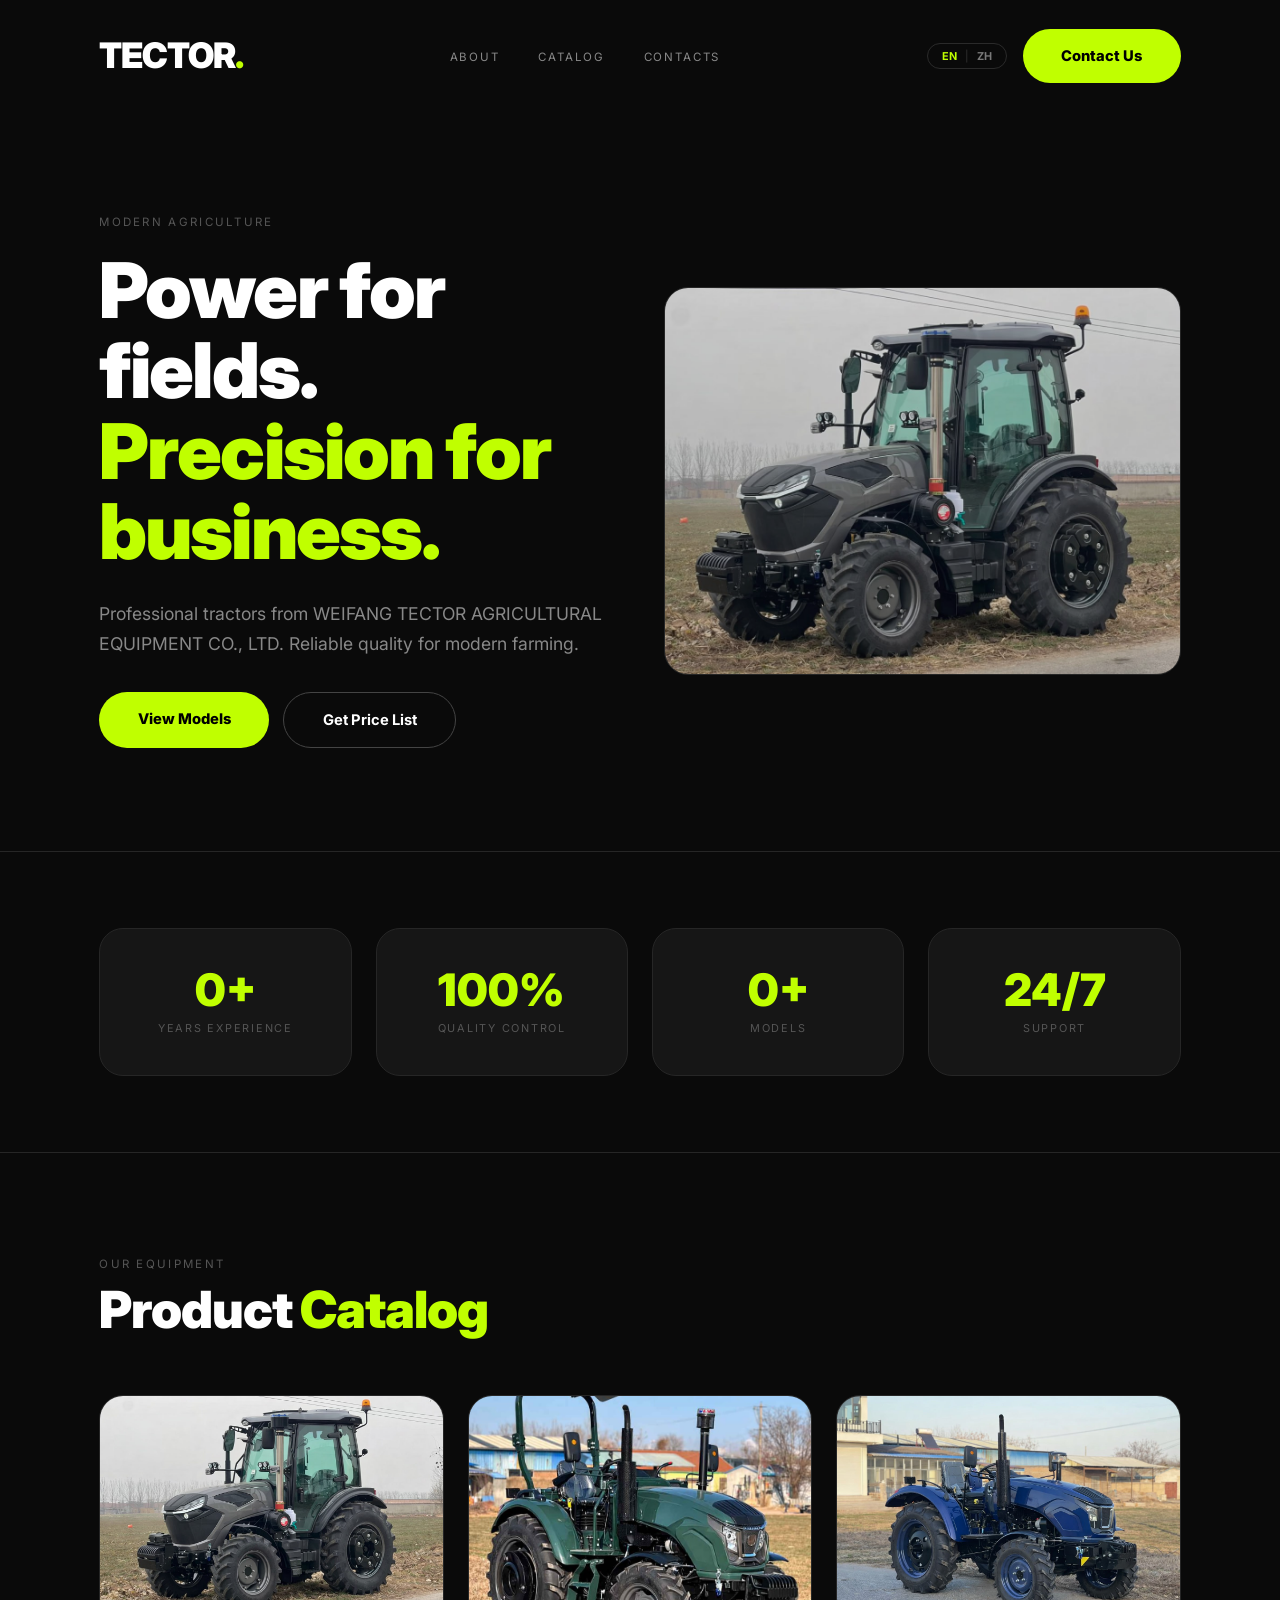
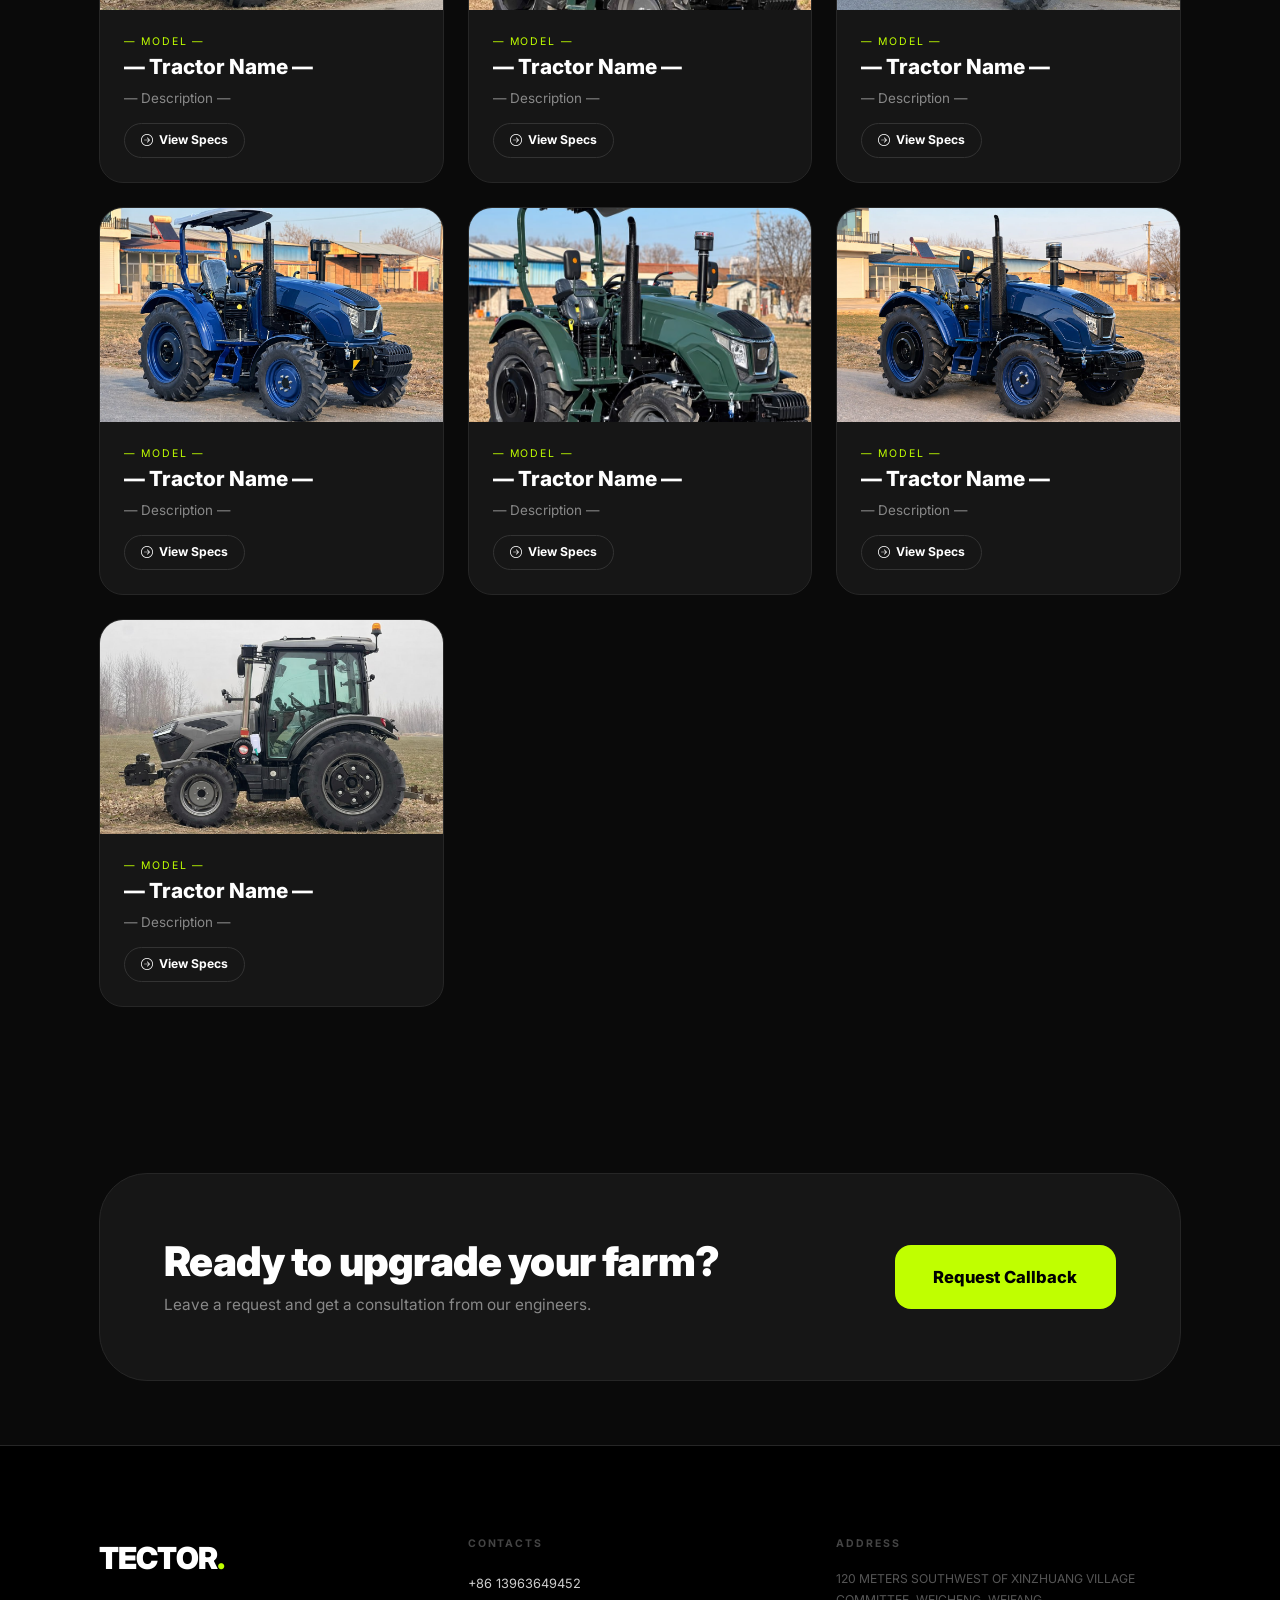
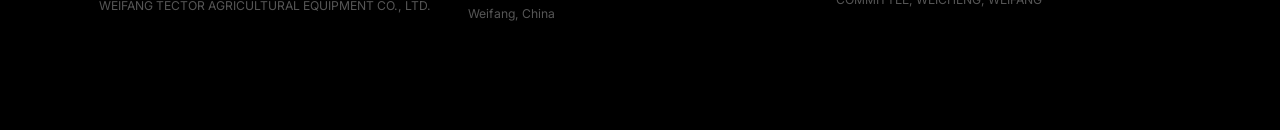
==== index.html @ 448c3513 "Add files via upload" ====
<!DOCTYPE html>
<html lang="en">
<head>
  <meta charset="UTF-8">
  <meta name="viewport" content="width=device-width, initial-scale=1.0, viewport-fit=cover">
  <meta name="theme-color" content="#0A0A0A">
  <title>TECTOR | Agricultural Equipment</title>
  <link href="https://cdn.jsdelivr.net/npm/bootstrap@5.3.3/dist/css/bootstrap.min.css" rel="stylesheet">
  <link href="https://cdn.jsdelivr.net/npm/bootstrap-icons@1.11.3/font/bootstrap-icons.min.css" rel="stylesheet">
  <link href="https://fonts.googleapis.com/css2?family=Inter:wght@300;400;600;700;800;900&display=swap" rel="stylesheet">
  <link rel="stylesheet" href="style.css">
</head>
<body>

  <!-- навигация -->
  <nav class="site-nav">
    <div class="container-site">
      <div class="d-flex align-items-center justify-content-between gap-3">

        <a href="#" class="logo">TECTOR<span class="accent-text">.</span></a>

        <!-- ПК ссылки -->
        <ul class="nav-links nav-desktop">
          <li><a href="#about"    data-key="nav_about">About</a></li>
          <li><a href="#catalog"  data-key="nav_catalog">Catalog</a></li>
          <li><a href="#contacts" data-key="nav_contacts">Contacts</a></li>
        </ul>

        <div class="d-flex align-items-center gap-2 gap-md-3">
          <div class="lang-switch">
            <span onclick="setLang('en')" id="btn-en" class="lang-btn active">EN</span>
            <span class="lang-sep">|</span>
            <span onclick="setLang('zh')" id="btn-zh" class="lang-btn">ZH</span>
          </div>
          <a href="tel:13963649452" data-key="btn_contact"
             class="btn-accent d-none d-sm-inline-block">Contact Us</a>
          <div class="hamburger" id="hamburger" onclick="toggleMenu()"
               role="button" tabindex="0" aria-label="Toggle menu">
            <span></span><span></span><span></span>
          </div>
        </div>
      </div>

      <!-- меню мобила -->
      <div class="mobile-menu" id="mobile-menu">
        <a href="#about"    data-key="nav_about"    onclick="closeMenu()">About</a>
        <a href="#catalog"  data-key="nav_catalog"  onclick="closeMenu()">Catalog</a>
        <a href="#contacts" data-key="nav_contacts" onclick="closeMenu()">Contacts</a>
        <a href="tel:13963649452" data-key="btn_contact"
           class="btn-accent mt-2" style="width:fit-content">Contact Us</a>
      </div>
    </div>
  </nav>

  <!-- главный блок -->
  <section id="about" class="hero-section">
    <div class="container-site">
      <div class="row align-items-center gy-5">
        <div class="col-12 col-lg-6 col-xxl-5">
          <p class="hero-label" data-key="hero_sub">Professional Machinery</p>
          <h1 class="hero-title">
            <span data-key="hero_title_1">Power for fields.</span><br>
            <span class="accent-text" data-key="hero_title_2">Precision for business.</span>
          </h1>
          <p class="hero-desc" data-key="hero_desc">
            High-performance tractors from WEIFANG TECTOR AGRICULTURAL EQUIPMENT CO., LTD. Reliable quality for modern farming.
          </p>
          <div class="hero-btns">
            <a href="#catalog"  data-key="btn_models" class="btn-accent">View Models</a>
            <a href="#contacts" data-key="btn_price"  class="btn-outline-acc">Get Price List</a>
          </div>
        </div>
        <div class="col-12 col-lg-6 col-xxl-7 ps-lg-4 ps-xxl-5">
          <div class="hero-img-wrap">
            <img src="img/1.jpg" alt="TECTOR Tractor"
                 onerror="this.style.opacity='0'">
          </div>
        </div>
      </div>
    </div>
  </section>

  <!-- стата -->
  <section class="stats-section">
    <div class="container-site">
      <div class="row g-3 g-md-4">
        <div class="col-6 col-md-3">
          <div class="stat-card">
            <div class="stat-number">0+</div>
            <div class="stat-label" data-key="stat_years">Years Experience</div>
          </div>
        </div>
        <div class="col-6 col-md-3">
          <div class="stat-card">
            <div class="stat-number">100%</div>
            <div class="stat-label" data-key="stat_quality">Quality Control</div>
          </div>
        </div>
        <div class="col-6 col-md-3">
          <div class="stat-card">
            <div class="stat-number">0+</div>
            <div class="stat-label" data-key="stat_models">Models</div>
          </div>
        </div>
        <div class="col-6 col-md-3">
          <div class="stat-card">
            <div class="stat-number">24/7</div>
            <div class="stat-label" data-key="stat_support">Support</div>
          </div>
        </div>
      </div>
    </div>
  </section>

  <!-- каталог -->
  <section id="catalog" class="catalog-section">
    <div class="container-site">
      <p class="section-label" data-key="catalog_sub">Our Equipment</p>
      <h2 class="section-title">
        Product&nbsp;<span class="accent-text" data-key="catalog_title_acc">Catalog</span>
      </h2>
      <div class="row g-3 g-md-4 g-xl-4" id="catalog-grid"></div>
    </div>
  </section>

  <!-- CTA -->
  <section id="contacts" class="cta-section">
    <div class="container-site">
      <div class="cta-box">
        <div class="d-flex flex-column flex-md-row align-items-md-center justify-content-between gap-4">
          <div>
            <h2 class="cta-title mb-2" data-key="cta_title">Ready to upgrade your farm?</h2>
            <p class="cta-desc mb-0" data-key="cta_desc">Leave a request and get a consultation from our engineers.</p>
          </div>
          <div class="flex-shrink-0">
            <button data-key="btn_request" onclick="window.location.href='#'"
                    class="btn-accent"
                    style="padding: clamp(.8rem,2vw,1.2rem) clamp(1.5rem,3vw,2.8rem);
                           font-size: clamp(.88rem,1.3vw,1.05rem);
                           border-radius: 1rem;">
              Request Callback
            </button>
          </div>
        </div>
      </div>
    </div>
  </section>

  <!-- подвал -->
  <footer class="site-footer">
    <div class="container-site">
      <div class="row gy-5">
        <div class="col-12 col-md-4">
          <div class="footer-logo">TECTOR<span class="accent-text">.</span></div>
          <p class="footer-muted" data-key="footer_name">WEIFANG TECTOR AGRICULTURAL EQUIPMENT CO., LTD.</p>
        </div>
        <div class="col-6 col-md-4">
          <p class="footer-head" data-key="footer_contact_h">Contacts</p>
          <p class="mb-2"><a href="tel:13963649452" class="footer-link">+86 13963649452</a></p>
          <p class="footer-muted" data-key="footer_city">Weifang, China</p>
        </div>
        <div class="col-6 col-md-4">
          <p class="footer-head" data-key="footer_addr_h">Address</p>
          <p class="footer-muted" data-key="footer_addr">
            120 METERS SOUTHWEST OF XINZHUANG VILLAGE COMMITTEE, WEICHENG, WEIFANG
          </p>
        </div>
      </div>
    </div>
  </footer>

  <!-- модальное окно -->
  <div class="modal-overlay" id="modal-overlay" onclick="closeModalOutside(event)">
    <div class="modal-box" role="dialog" aria-modal="true" aria-labelledby="modal-title-el">
      <button class="modal-close" onclick="closeModal()" aria-label="Close">&#x2715;</button>
      <img id="modal-img" src="" alt="" class="modal-hero-img">
      <div class="modal-body-inner">
        <div id="modal-tag"      class="modal-tag"></div>
        <h2  id="modal-title-el" class="modal-title"></h2>
        <p   id="modal-desc"     class="modal-desc"></p>
        <div id="modal-specs"></div>
        <a href="#contacts" onclick="closeModal()" data-key="btn_inquire"
           class="btn-accent d-inline-block mt-4">Request a Quote</a>
      </div>
    </div>
  </div>

  <!-- Bootstrap JS -->
  <script src="https://cdn.jsdelivr.net/npm/bootstrap@5.3.3/dist/js/bootstrap.bundle.min.js"></script>
  <script src="script.js"></script>
</body>
</html>
---- style.css ----
:root {
  --accent:      #C0FF00;
  --accent-dark: #9ACC00;
  --bg:          #0A0A0A;
  --bg-card:     #161616;
  --border:      #262626;
  --text-muted:  #888;
  --radius-card: 1.5rem;
  --radius-btn:  50px;

  --h1-size:   clamp(2rem,   6vw,  5.5rem);
  --h2-size:   clamp(1.7rem, 4vw,  3.5rem);
  --body-size: clamp(0.875rem, 1.4vw, 1.125rem);
  --small-size:clamp(0.7rem,  0.9vw, 0.85rem);

  --section-py: clamp(3rem, 8vw, 9rem);
}
*, *::before, *::after { box-sizing: border-box; }
html { scroll-behavior: smooth; }
body {
  font-family: 'Inter', sans-serif;
  background-color: var(--bg);
  color: #fff;
  font-size: var(--body-size);
  -webkit-font-smoothing: antialiased;
  overflow-x: hidden;
}
img { max-width: 100%; height: auto; display: block; }

.container-site {
  width: 100%;
  max-width: min(1800px, 92vw);
  margin-inline: auto;
  padding-inline: clamp(1rem, 4vw, 3rem);
}

.accent-text { color: var(--accent); }
.accent-bg   { background-color: var(--accent); color: #000; }

.btn-accent {
  background-color: var(--accent);
  color: #000;
  font-weight: 800;
  border: none;
  border-radius: var(--radius-btn);
  padding: clamp(.55rem, 1.5vw, 1rem) clamp(1.2rem, 3vw, 2.5rem);
  font-size: clamp(.78rem, 1.15vw, 1rem);
  transition: opacity .25s, transform .25s;
  white-space: nowrap;
  cursor: pointer;
  text-decoration: none;
  display: inline-block;
  line-height: 1.5;
}
.btn-accent:hover { opacity: .88; transform: translateY(-2px); color: #000; }

.btn-outline-acc {
  background: transparent;
  color: #fff;
  font-weight: 700;
  border: 1px solid #444;
  border-radius: var(--radius-btn);
  padding: clamp(.55rem, 1.5vw, 1rem) clamp(1.2rem, 3vw, 2.5rem);
  font-size: clamp(.78rem, 1.15vw, 1rem);
  transition: border-color .25s, color .25s;
  white-space: nowrap;
  text-decoration: none;
  display: inline-block;
  line-height: 1.5;
}
.btn-outline-acc:hover { border-color: var(--accent); color: var(--accent); }

/* навигация */
.site-nav {
  padding-block: clamp(1rem, 2.5vw, 1.8rem);
  padding-left:  max(env(safe-area-inset-left),  clamp(1rem,4vw,3rem));
  padding-right: max(env(safe-area-inset-right), clamp(1rem,4vw,3rem));
}

.logo {
  font-size: clamp(1.4rem, 3vw, 2.2rem);
  font-weight: 900;
  letter-spacing: -.03em;
  color: #fff;
  text-decoration: none;
  line-height: 1;
  flex-shrink: 0;
}

.nav-links {
  display: flex;
  gap: clamp(1rem, 3vw, 3rem);
  list-style: none;
  margin: 0; padding: 0;
}
.nav-links a {
  font-size: clamp(.65rem, .9vw, .78rem);
  letter-spacing: .16em;
  text-transform: uppercase;
  color: #888;
  text-decoration: none;
  transition: color .2s;
}
.nav-links a:hover { color: #fff; }

.lang-switch {
  border: 1px solid #2a2a2a;
  border-radius: 50px;
  padding: 4px 14px;
  display: flex;
  gap: 8px;
  align-items: center;
  font-size: clamp(.62rem, .85vw, .72rem);
  flex-shrink: 0;
}
.lang-btn { cursor: pointer; opacity: .45; font-weight: 700; transition: opacity .2s, color .2s; user-select: none; }
.lang-btn.active { opacity: 1; color: var(--accent); }
.lang-sep { color: #333; }

/* гамбургер */
.hamburger {
  display: none;
  flex-direction: column;
  gap: 5px;
  cursor: pointer;
  padding: 6px;
  flex-shrink: 0;
}
.hamburger span {
  display: block; width: 22px; height: 2px;
  background: #fff; border-radius: 2px;
  transition: transform .3s, opacity .3s;
}
.hamburger.open span:nth-child(1) { transform: translateY(7px) rotate(45deg); }
.hamburger.open span:nth-child(2) { opacity: 0; }
.hamburger.open span:nth-child(3) { transform: translateY(-7px) rotate(-45deg); }

.mobile-menu {
  display: none;
  flex-direction: column;
  gap: .9rem;
  padding: 1.4rem 0 .8rem;
  border-top: 1px solid var(--border);
  margin-top: .8rem;
}
.mobile-menu a {
  font-size: .82rem;
  letter-spacing: .15em;
  text-transform: uppercase;
  color: #888;
  text-decoration: none;
  transition: color .2s;
}
.mobile-menu a:hover { color: #fff; }
.mobile-menu.open { display: flex; }

/* главный блок */
.hero-section { padding-block: var(--section-py); }

.hero-label {
  font-size: clamp(.62rem, .9vw, .72rem);
  letter-spacing: .2em;
  text-transform: uppercase;
  color: #555;
  margin-bottom: clamp(.6rem, 1.5vw, 1.2rem);
}
.hero-title {
  font-size: var(--h1-size);
  font-weight: 900;
  line-height: 1.05;
  letter-spacing: -.025em;
  margin-bottom: clamp(.8rem, 2vw, 1.6rem);
}
.hero-desc {
  color: var(--text-muted);
  font-size: clamp(.875rem, 1.4vw, 1.1rem);
  line-height: 1.75;
  max-width: 520px;
  margin-bottom: clamp(1.2rem, 2.5vw, 2.2rem);
}
.hero-btns { display: flex; flex-wrap: wrap; gap: clamp(.5rem, 1.2vw, .9rem); }

.hero-img-wrap {
  border-radius: var(--radius-card);
  overflow: hidden;
  aspect-ratio: 16/10;
  background: var(--bg-card);
  border: 1px solid var(--border);
}
.hero-img-wrap img { width: 100%; height: 100%; object-fit: cover; opacity: .85; }

/* стата */
.stats-section {
  padding-block: clamp(2.5rem, 6vw, 6rem);
  border-top: 1px solid var(--border);
}
.stat-card {
  background: var(--bg-card);
  border: 1px solid var(--border);
  border-radius: var(--radius-card);
  padding: clamp(1.3rem, 3vw, 2.8rem) clamp(.8rem, 2vw, 1.8rem);
  text-align: center;
}
.stat-number {
  font-size: clamp(1.9rem, 3.5vw, 3.2rem);
  font-weight: 900;
  color: var(--accent);
  line-height: 1;
  margin-bottom: .45rem;
}
.stat-label {
  font-size: clamp(.6rem, .85vw, .72rem);
  letter-spacing: .16em;
  text-transform: uppercase;
  color: #555;
}

/* каталог */
.catalog-section {
  padding-block: var(--section-py);
  border-top: 1px solid var(--border);
}
.section-label {
  font-size: clamp(.62rem, .9vw, .72rem);
  letter-spacing: .2em;
  text-transform: uppercase;
  color: #555;
  margin-bottom: .5rem;
}
.section-title {
  font-size: var(--h2-size);
  font-weight: 900;
  letter-spacing: -.02em;
  line-height: 1.1;
  margin-bottom: clamp(1.8rem, 4.5vw, 4rem);
}

.tractor-card {
  background: var(--bg-card);
  border: 1px solid var(--border);
  border-radius: var(--radius-card);
  overflow: hidden;
  transition: border-color .3s, transform .3s, box-shadow .3s;
  cursor: pointer;
  height: 100%;
  display: flex;
  flex-direction: column;
}
.tractor-card:hover {
  border-color: var(--accent);
  transform: translateY(-5px);
  box-shadow: 0 24px 64px rgba(192,255,0,.07);
}
.tc-img {
  width: 100%;
  aspect-ratio: 16/10;
  object-fit: cover;
  background: #111;
  flex-shrink: 0;
}
.tc-body {
  padding: clamp(.9rem, 2.2vw, 1.5rem);
  flex: 1;
  display: flex;
  flex-direction: column;
}
.tc-model {
  font-size: clamp(.58rem, .82vw, .68rem);
  letter-spacing: .18em;
  text-transform: uppercase;
  color: var(--accent);
  margin-bottom: .35rem;
}
.tc-name {
  font-size: clamp(1rem, 1.7vw, 1.3rem);
  font-weight: 800;
  margin-bottom: .4rem;
  line-height: 1.2;
}
.tc-desc {
  font-size: clamp(.75rem, 1.05vw, .85rem);
  color: var(--text-muted);
  line-height: 1.65;
  flex: 1;
  margin-bottom: .9rem;
}
.btn-specs {
  display: inline-flex;
  align-items: center;
  gap: 6px;
  font-size: clamp(.7rem, .95vw, .78rem);
  font-weight: 700;
  border: 1px solid #333;
  border-radius: 50px;
  padding: .45rem 1rem;
  color: #fff;
  background: none;
  cursor: pointer;
  transition: border-color .25s, color .25s;
  align-self: flex-start;
}
.btn-specs:hover { border-color: var(--accent); color: var(--accent); }

/* CTA */
.cta-section { padding-block: clamp(2rem, 5vw, 5rem); }
.cta-box {
  background: var(--bg-card);
  border: 1px solid var(--border);
  border-radius: clamp(1.5rem, 4vw, 3rem);
  padding: clamp(1.8rem, 5vw, 4rem) clamp(1.4rem, 5vw, 4rem);
}
.cta-title {
  font-size: clamp(1.4rem, 3.2vw, 2.7rem);
  font-weight: 900;
  letter-spacing: -.02em;
  line-height: 1.15;
}
.cta-desc { color: var(--text-muted); font-size: clamp(.82rem, 1.2vw, 1rem); }

/* подвал */
.site-footer {
  background: #000;
  border-top: 1px solid var(--border);
  padding-block: clamp(3rem, 7vw, 7rem);
  padding-bottom: max(env(safe-area-inset-bottom), clamp(3rem, 7vw, 7rem));
}
.footer-logo { font-size: clamp(1.2rem, 2.4vw, 1.9rem); font-weight: 900; letter-spacing: -.03em; margin-bottom: .9rem; }
.footer-muted { color: #555; font-size: clamp(.72rem, .95vw, .85rem); line-height: 1.7; }
.footer-head { font-size: clamp(.58rem, .82vw, .68rem); letter-spacing: .18em; text-transform: uppercase; color: #444; margin-bottom: 1.1rem; font-weight: 700; }
.footer-link { color: #ccc; text-decoration: none; font-size: clamp(.78rem, 1vw, .88rem); transition: color .2s; }
.footer-link:hover { color: var(--accent); }

/* модальное окно */
.modal-overlay {
  display: none;
  position: fixed;
  inset: 0;
  background: rgba(0,0,0,.88);
  z-index: 2000;
  align-items: center;
  justify-content: center;
  padding: clamp(.8rem, 3vw, 2.5rem);
  backdrop-filter: blur(8px);
  -webkit-backdrop-filter: blur(8px);
}
.modal-overlay.active { display: flex; }

.modal-box {
  background: var(--bg-card);
  border: 1px solid #2a2a2a;
  border-radius: clamp(1rem, 2.5vw, 2rem);
  width: 100%;
  max-width: min(720px, 96vw);
  max-height: 92dvh;
  overflow-y: auto;
  position: relative;
  animation: modalIn .28s cubic-bezier(.34,1.4,.64,1);
  overscroll-behavior: contain;
}
.modal-box::-webkit-scrollbar { width: 4px; }
.modal-box::-webkit-scrollbar-track { background: transparent; }
.modal-box::-webkit-scrollbar-thumb { background: #333; border-radius: 4px; }

@keyframes modalIn {
  from { opacity: 0; transform: scale(.93) translateY(18px); }
  to   { opacity: 1; transform: scale(1) translateY(0); }
}
.modal-hero-img {
  width: 100%; aspect-ratio: 16/8; object-fit: cover;
  border-radius: clamp(1rem, 2.5vw, 2rem) clamp(1rem, 2.5vw, 2rem) 0 0;
  background: #111; display: block;
}
.modal-body-inner {
  padding: clamp(1.1rem, 3.5vw, 2rem) clamp(1.3rem, 4vw, 2.4rem) clamp(1.6rem, 4vw, 2.6rem);
}
.modal-close {
  position: absolute;
  top: clamp(10px, 1.8vw, 16px); right: clamp(10px, 1.8vw, 16px);
  width: clamp(30px, 3.5vw, 40px); height: clamp(30px, 3.5vw, 40px);
  background: rgba(0,0,0,.55); border: 1px solid #333; border-radius: 50%;
  color: #fff; font-size: clamp(12px, 1.5vw, 16px);
  display: flex; align-items: center; justify-content: center;
  cursor: pointer; transition: border-color .25s, color .25s; z-index: 10; line-height: 1;
}
.modal-close:hover { border-color: var(--accent); color: var(--accent); }

.modal-tag   { font-size: clamp(.58rem, .82vw, .68rem); letter-spacing: .18em; text-transform: uppercase; color: var(--accent); margin-bottom: .35rem; }
.modal-title { font-size: clamp(1.35rem, 2.8vw, 1.9rem); font-weight: 900; margin-bottom: .55rem; letter-spacing: -.02em; }
.modal-desc  { color: var(--text-muted); font-size: clamp(.8rem, 1.15vw, .92rem); line-height: 1.7; margin-bottom: 1.2rem; }

.spec-section-title {
  font-size: clamp(.58rem, .82vw, .68rem);
  letter-spacing: .18em; text-transform: uppercase;
  color: var(--accent); margin-top: 1.1rem; margin-bottom: .2rem; font-weight: 700;
}
.spec-row {
  display: flex; justify-content: space-between; align-items: center;
  padding: .6rem 0; border-bottom: 1px solid #1e1e1e; gap: 1rem;
}
.spec-row:last-child { border-bottom: none; }
.spec-label { color: #666; font-size: clamp(.75rem, 1.05vw, .85rem); }
.spec-value { font-weight: 700; font-size: clamp(.75rem, 1.05vw, .85rem); text-align: right; }

/* адаптация под устройства */

/* (320–575px) */
@media (max-width: 575.98px) {
  .hamburger { display: flex; }
  .nav-desktop { display: none !important; }
  .hero-btns { flex-direction: column; }
  .hero-btns a { width: 100%; text-align: center; }
  .cta-box { text-align: center; }
  .cta-box .d-flex { flex-direction: column; align-items: center !important; }
}

/* (576–767px) */
@media (min-width: 576px) and (max-width: 767.98px) {
  .hamburger { display: flex; }
  .nav-desktop { display: none !important; }
}

@media (min-width: 768px) {
  .hamburger { display: none !important; }
  .mobile-menu { display: none !important; }
}

/* ПК */
@media (min-width: 1200px) {
  .hero-img-wrap { aspect-ratio: 4/3; }
}

/* Full HD */
@media (min-width: 1920px) {
  .tc-img { aspect-ratio: 16/9; }
}

/* 2K */
@media (min-width: 1440px) {
  .modal-box { max-width: min(900px, 55vw); }
}

/* 4K / 2560px+ */
@media (min-width: 2560px) {
  .container-site { max-width: min(2400px, 88vw); }
  .hero-title { font-size: clamp(6rem, 6vw, 10rem); }
  .modal-box { max-width: min(1100px, 48vw); }
}

@media (max-height: 500px) and (orientation: landscape) {
  .hero-section { padding-block: 1.5rem; }
  .hero-img-wrap { display: none; }
  .modal-box { max-height: 98dvh; }
}

@media (hover: none) {
  .tractor-card:hover { transform: none; }
  .btn-accent:hover   { transform: none; }
}

@media (prefers-reduced-motion: reduce) {
  *, *::before, *::after { transition-duration: .01ms !important; animation-duration: .01ms !important; }
}

@media (forced-colors: active) {
  .accent-text { color: Highlight; }
  .btn-accent  { background: Highlight; color: HighlightText; }
  .tractor-card, .cta-box { border-color: ButtonText; }
}
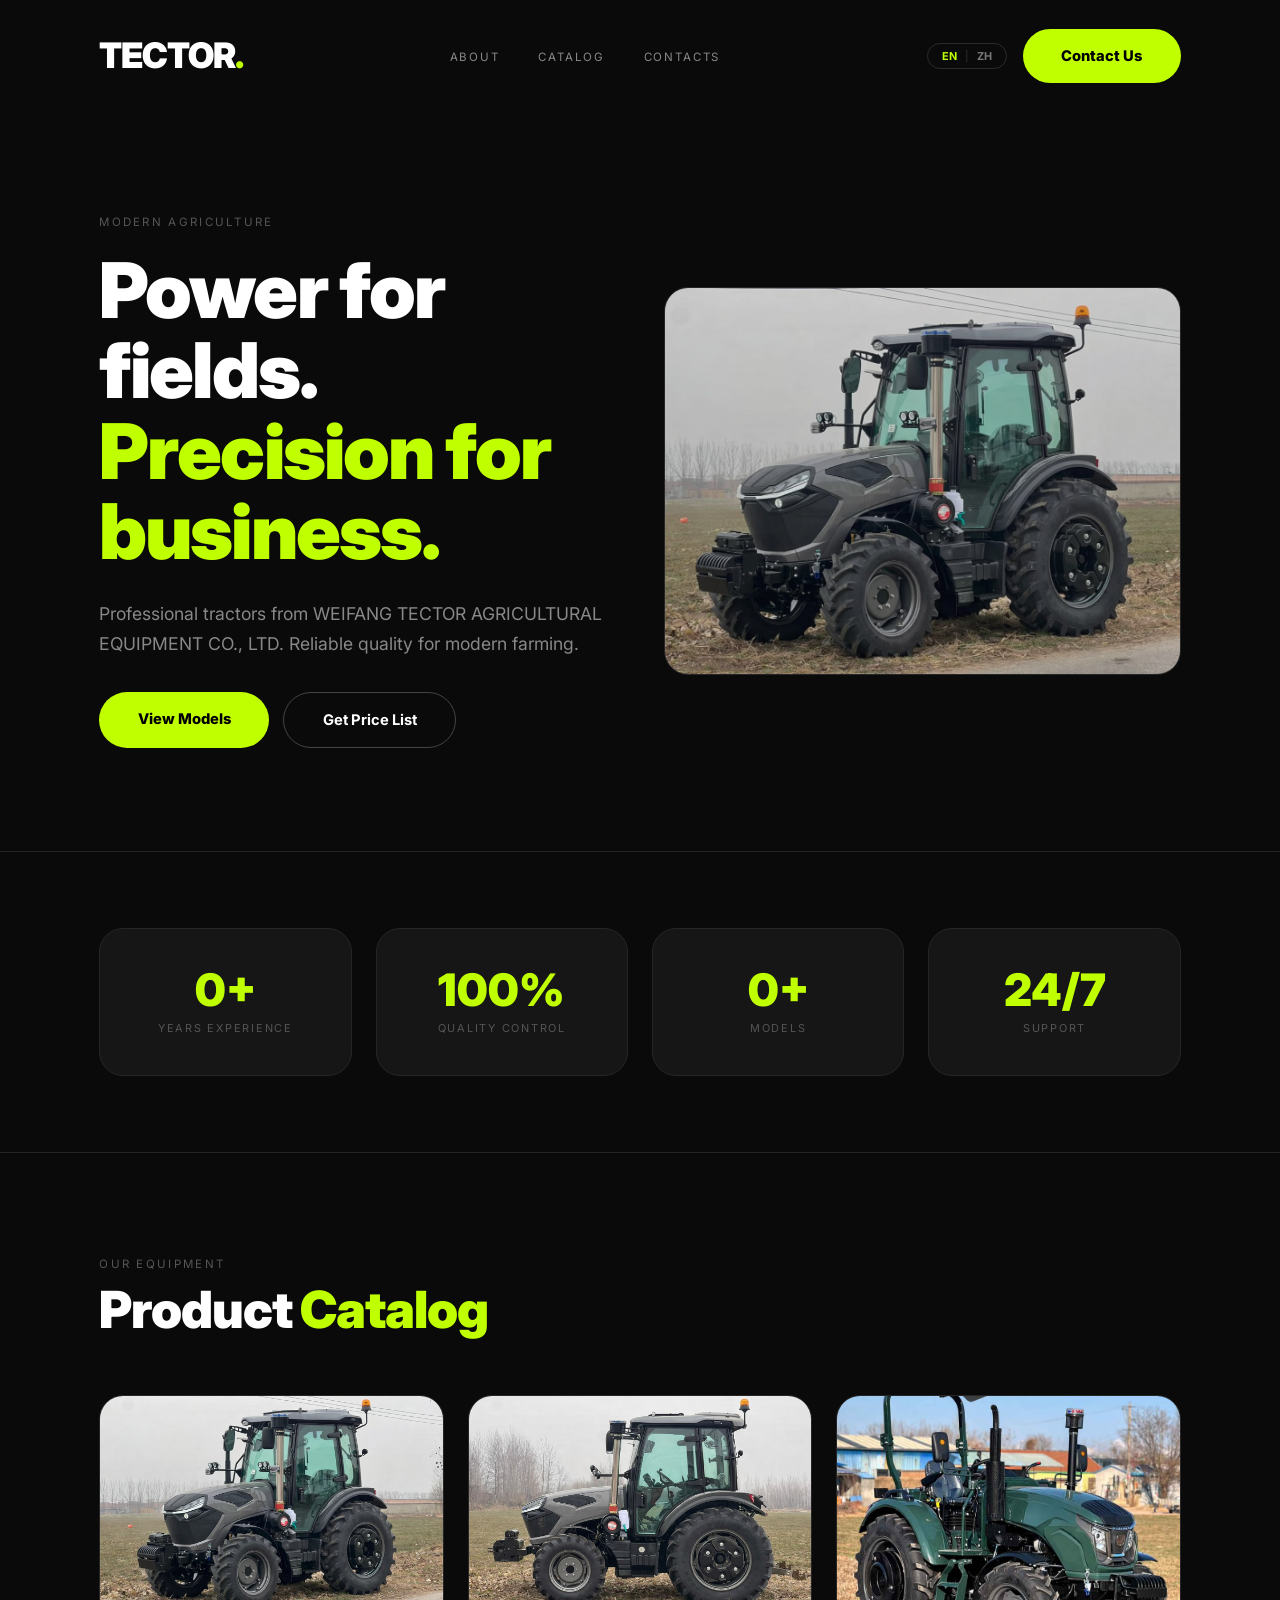
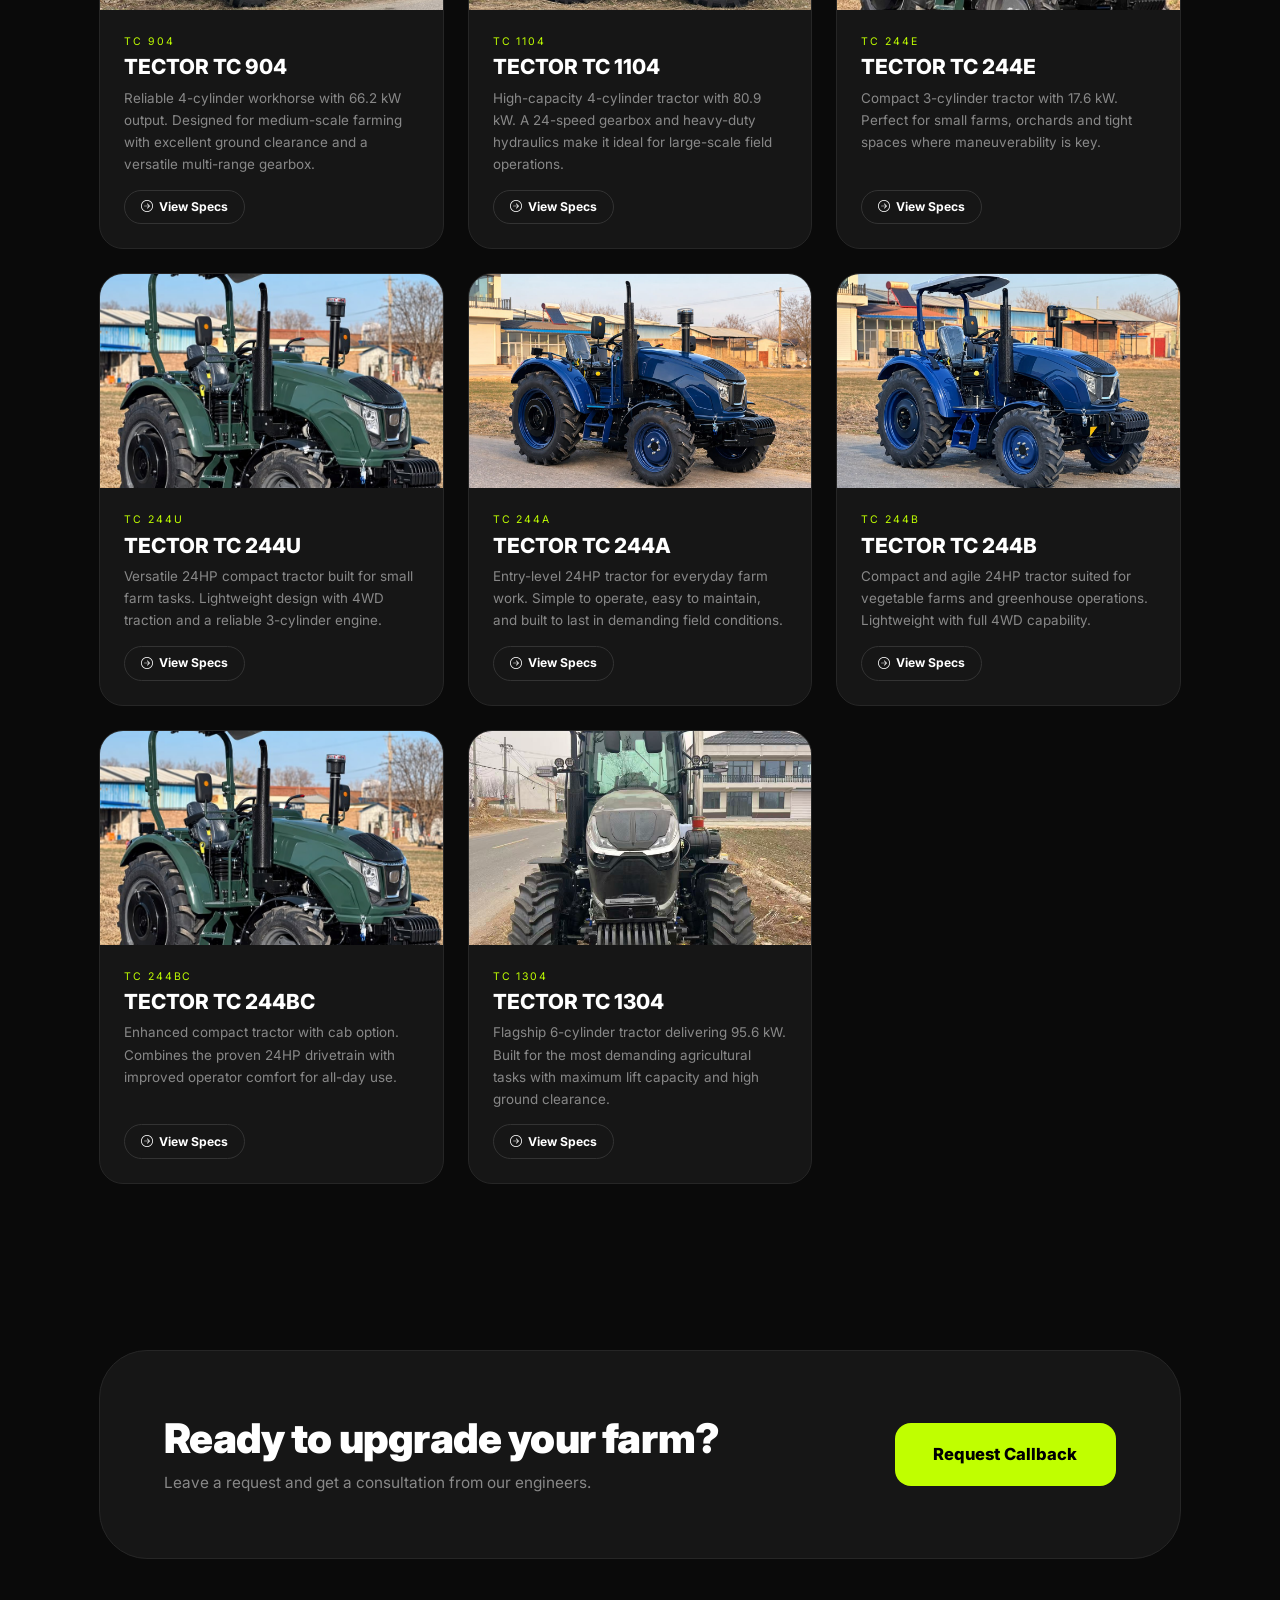
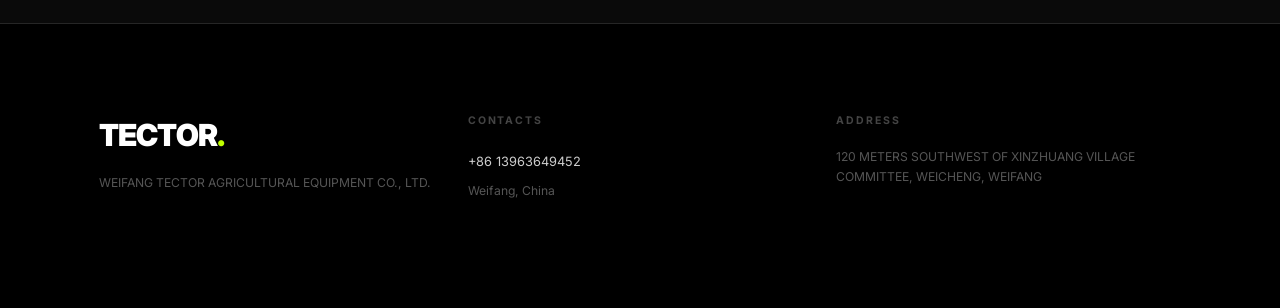
==== commit 02bc6140: "Add files via upload" ====
--- a/index.html
+++ b/index.html
@@ -72,7 +72,7 @@
         </div>
         <div class="col-12 col-lg-6 col-xxl-7 ps-lg-4 ps-xxl-5">
           <div class="hero-img-wrap">
-            <img src="img/1.jpg" alt="TECTOR Tractor"
+            <img src="img/TC904.jpg" alt="TECTOR Tractor"
                  onerror="this.style.opacity='0'">
           </div>
         </div>
@@ -133,7 +133,7 @@
             <p class="cta-desc mb-0" data-key="cta_desc">Leave a request and get a consultation from our engineers.</p>
           </div>
           <div class="flex-shrink-0">
-            <button data-key="btn_request" onclick="window.location.href='#'"
+            <button data-key="btn_request" onclick="window.location.href='tel:+8613963649452'"
                     class="btn-accent"
                     style="padding: clamp(.8rem,2vw,1.2rem) clamp(1.5rem,3vw,2.8rem);
                            font-size: clamp(.88rem,1.3vw,1.05rem);
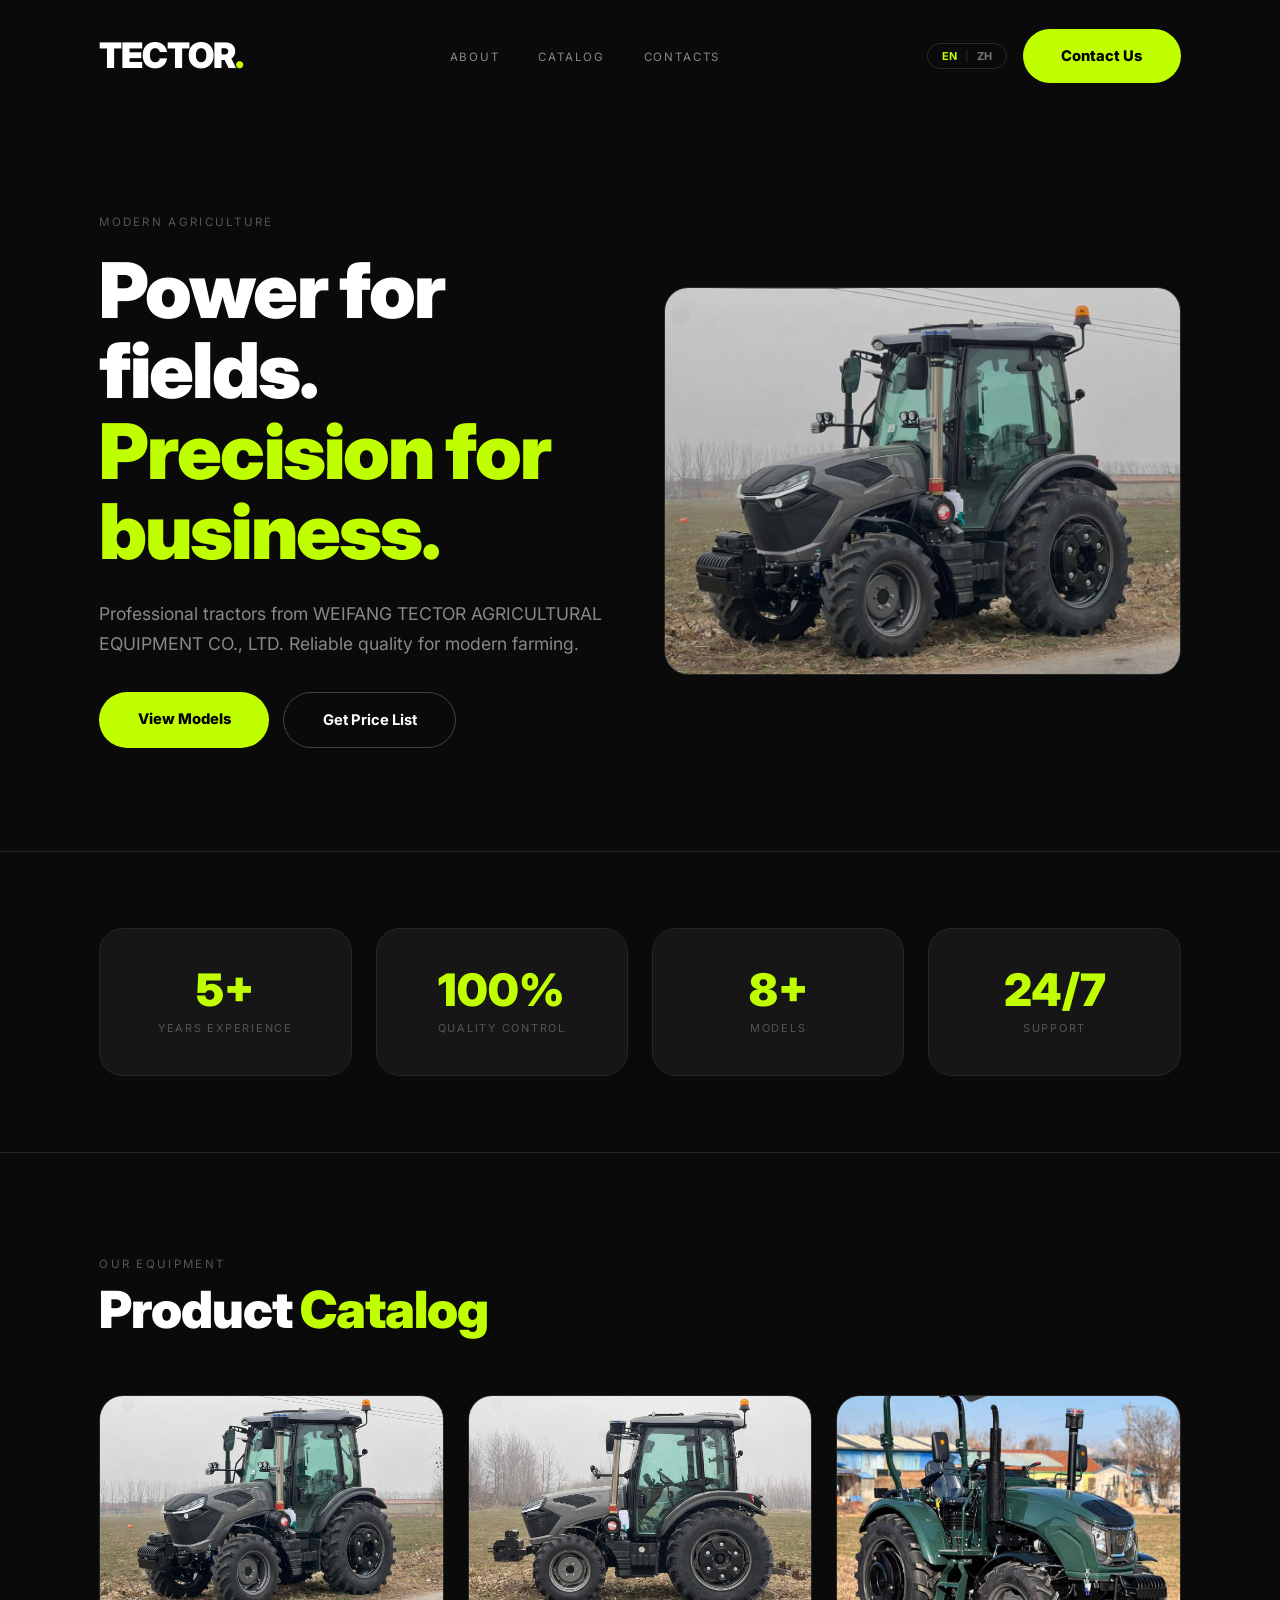
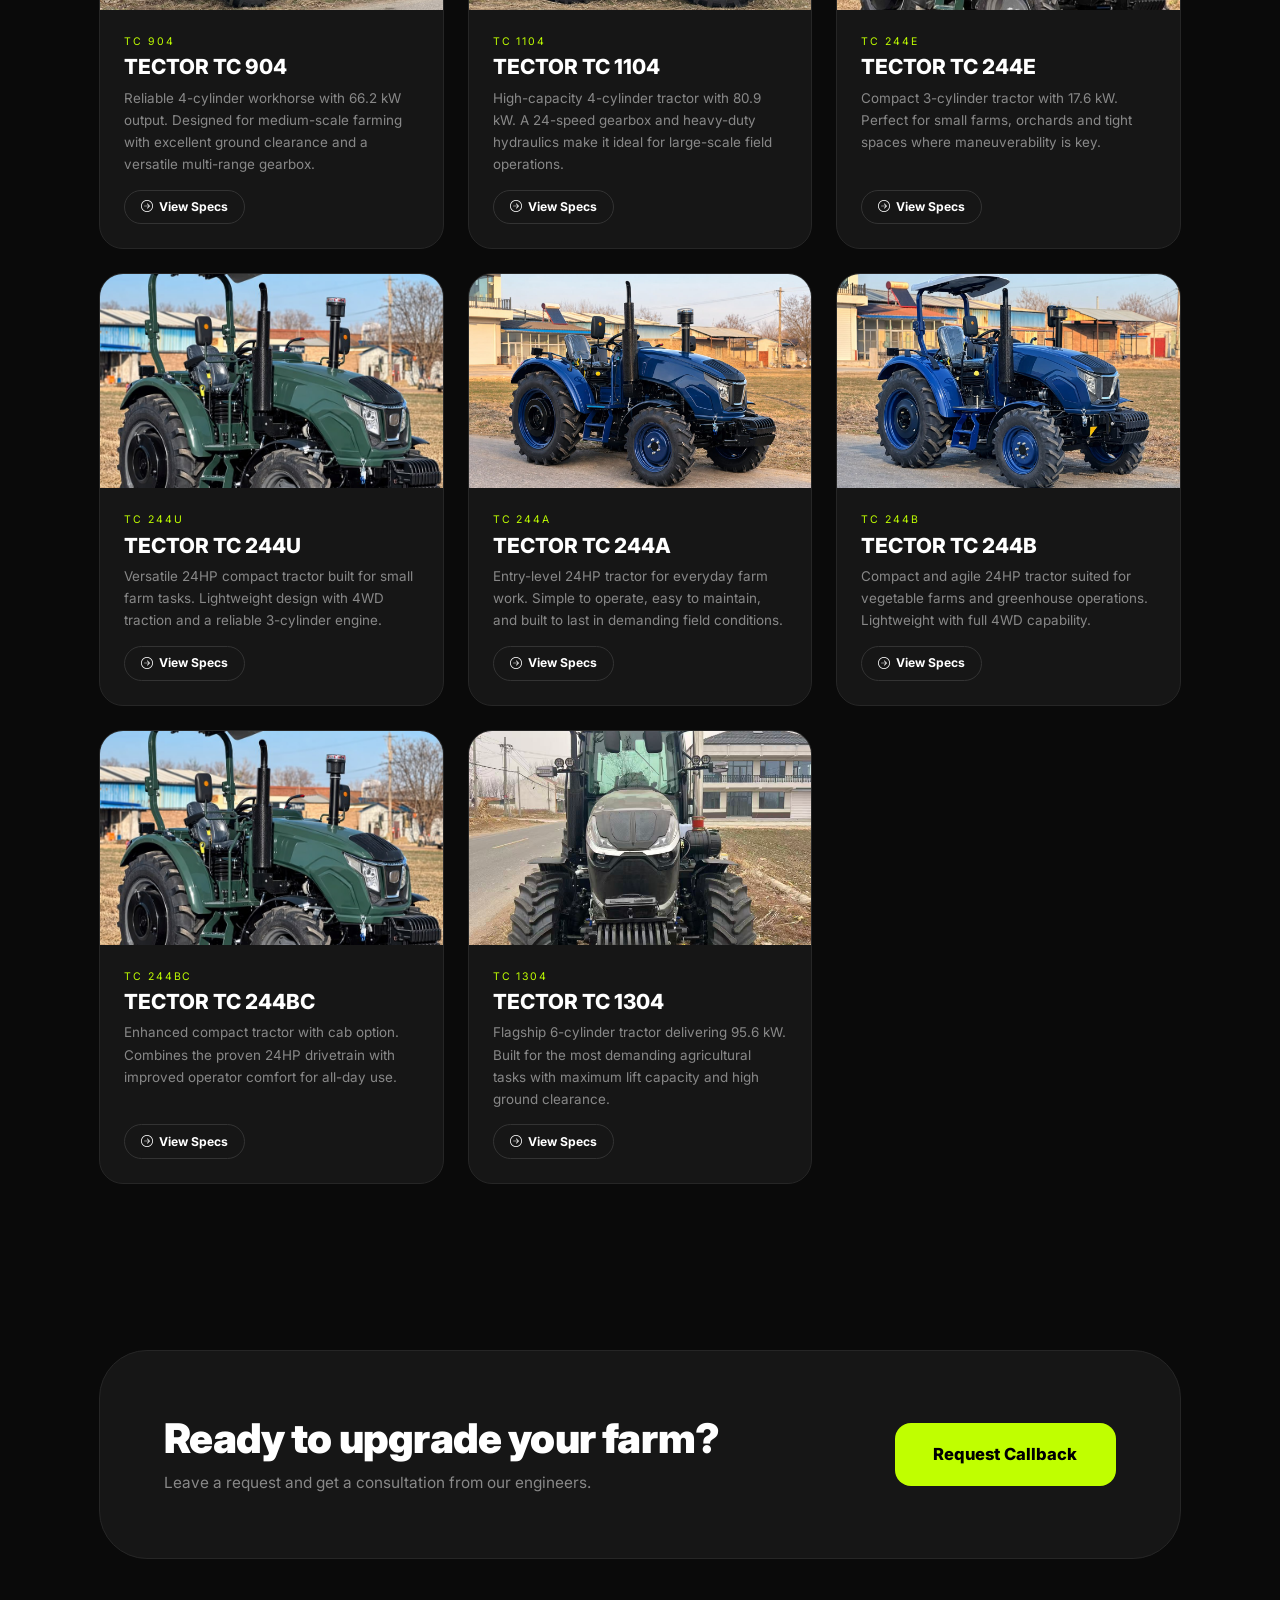
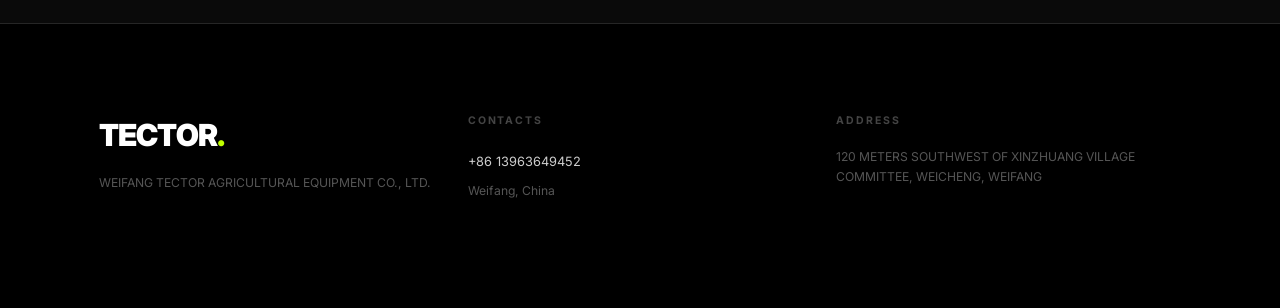
==== commit 40c51b5d: "Add files via upload" ====
--- a/index.html
+++ b/index.html
@@ -4,10 +4,99 @@
   <meta charset="UTF-8">
   <meta name="viewport" content="width=device-width, initial-scale=1.0, viewport-fit=cover">
   <meta name="theme-color" content="#0A0A0A">
-  <title>TECTOR | Agricultural Equipment</title>
+
+  <title>TECTOR — Agricultural Tractors & Farm Equipment | Weifang, China</title>
+  <meta name="description" content="TECTOR by Weifang Tector Agricultural Equipment Co., Ltd. — high-performance 4WD tractors from 24 HP to 130 HP. View the full catalog, detailed specs and request a price list.">
+  <meta name="keywords" content="TECTOR tractor, agricultural tractor, farm equipment, 4WD tractor, TC904, TC1104, TC1304, TC244, Weifang tractor, China tractor manufacturer, agricultural machinery">
+  <meta name="author" content="Weifang Tector Agricultural Equipment Co., Ltd.">
+  <meta name="robots" content="index, follow, max-snippet:-1, max-image-preview:large, max-video-preview:-1">
+  <link rel="canonical" href="https://stanlocktop.github.io/weifang/">
+
+  <meta property="og:type"        content="website">
+  <meta property="og:url"         content="https://stanlocktop.github.io/weifang/">
+  <meta property="og:site_name"   content="TECTOR Agricultural Equipment">
+  <meta property="og:title"       content="TECTOR — Agricultural Tractors from 24 HP to 130 HP">
+  <meta property="og:description" content="High-performance 4WD tractors for modern farming. Full catalog of TECTOR models with detailed technical specifications and direct manufacturer pricing.">
+  <meta property="og:image"       content="https://stanlocktop.github.io/weifang/img/TC904.jpg">
+  <meta property="og:image:width" content="1200">
+  <meta property="og:image:height" content="630">
+  <meta property="og:locale"      content="en_US">
+  <meta property="og:locale:alternate" content="zh_CN">
+
+  <meta name="twitter:card"        content="summary_large_image">
+  <meta name="twitter:title"       content="TECTOR — Agricultural Tractors from 24 HP to 130 HP">
+  <meta name="twitter:description" content="High-performance 4WD tractors for modern farming. Full catalog with specs and pricing.">
+  <meta name="twitter:image"       content="https://stanlocktop.github.io/weifang/img/TC904.jpg">
+
+  <script type="application/ld+json">
+  {
+    "@context": "https://schema.org",
+    "@graph": [
+      {
+        "@type": "Organization",
+        "@id": "https://stanlocktop.github.io/weifang/",
+        "name": "Weifang Tector Agricultural Equipment Co., Ltd.",
+        "alternateName": "TECTOR",
+        "url": "https://stanlocktop.github.io/weifang/",
+        "logo": {
+          "@type": "ImageObject",
+          "url": "https://stanlocktop.github.io/weifang/img/image.png"
+        },
+        "contactPoint": {
+          "@type": "ContactPoint",
+          "telephone": "+86-139-6364-9452",
+          "contactType": "sales",
+          "availableLanguage": ["English", "Chinese"]
+        },
+        "address": {
+          "@type": "PostalAddress",
+          "streetAddress": "120 Meters Southwest of Xinzhuang Village Committee, Weicheng",
+          "addressLocality": "Weifang",
+          "addressCountry": "CN"
+        },
+        "sameAs": []
+      },
+      {
+        "@type": "WebSite",
+        "@id": "https://stanlocktop.github.io/weifang/",
+        "url": "https://stanlocktop.github.io/weifang/",
+        "name": "TECTOR Agricultural Equipment",
+        "description": "High-performance agricultural tractors from 24 HP to 130 HP",
+        "publisher": { "@id": "https://stanlocktop.github.io/weifang/" },
+        "inLanguage": ["en", "zh"]
+      },
+      {
+        "@type": "ItemList",
+        "name": "TECTOR Tractor Catalog",
+        "url": "https://tector-agri.com/#catalog",
+        "numberOfItems": 8,
+        "itemListElement": [
+          { "@type": "ListItem", "position": 1, "name": "TECTOR TC 244E — 24 HP Compact Tractor" },
+          { "@type": "ListItem", "position": 2, "name": "TECTOR TC 244A — 24 HP Entry-Level Tractor" },
+          { "@type": "ListItem", "position": 3, "name": "TECTOR TC 244B — 24 HP Greenhouse Tractor" },
+          { "@type": "ListItem", "position": 4, "name": "TECTOR TC 244BC — 24 HP Cab Tractor" },
+          { "@type": "ListItem", "position": 5, "name": "TECTOR TC 244U — 24 HP Versatile Tractor" },
+          { "@type": "ListItem", "position": 6, "name": "TECTOR TC 904 — 90 HP 4WD Tractor" },
+          { "@type": "ListItem", "position": 7, "name": "TECTOR TC 1104 — 110 HP 4WD Tractor" },
+          { "@type": "ListItem", "position": 8, "name": "TECTOR TC 1304 — 130 HP Flagship Tractor" }
+        ]
+      }
+    ]
+  }
+  </script>
+
+  <link rel="icon"             href="img/image.png" type="image/png">
+  <link rel="shortcut icon"    href="img/image.png" type="image/png">
+  <link rel="apple-touch-icon" href="img/image.png">
+
+  <link rel="preconnect" href="https://fonts.googleapis.com">
+  <link rel="preconnect" href="https://fonts.gstatic.com" crossorigin>
+  <link rel="preconnect" href="https://cdn.jsdelivr.net">
+  <link rel="dns-prefetch" href="https://cdn.jsdelivr.net">
+
   <link href="https://cdn.jsdelivr.net/npm/bootstrap@5.3.3/dist/css/bootstrap.min.css" rel="stylesheet">
   <link href="https://cdn.jsdelivr.net/npm/bootstrap-icons@1.11.3/font/bootstrap-icons.min.css" rel="stylesheet">
-  <link href="https://fonts.googleapis.com/css2?family=Inter:wght@300;400;600;700;800;900&display=swap" rel="stylesheet">
+  <link href="https://fonts.googleapis.com/css2?family=Inter:wght@400;600;700;800;900&display=swap" rel="stylesheet">
   <link rel="stylesheet" href="style.css">
 </head>
 <body>
@@ -72,7 +161,9 @@
         </div>
         <div class="col-12 col-lg-6 col-xxl-7 ps-lg-4 ps-xxl-5">
           <div class="hero-img-wrap">
-            <img src="img/TC904.jpg" alt="TECTOR Tractor"
+            <img src="img/TC904.jpg" alt="TECTOR TC 904 — 90 HP 4WD agricultural tractor"
+                 width="1200" height="750"
+                 fetchpriority="high"
                  onerror="this.style.opacity='0'">
           </div>
         </div>
@@ -86,7 +177,7 @@
       <div class="row g-3 g-md-4">
         <div class="col-6 col-md-3">
           <div class="stat-card">
-            <div class="stat-number">0+</div>
+            <div class="stat-number">5+</div>
             <div class="stat-label" data-key="stat_years">Years Experience</div>
           </div>
         </div>
@@ -98,7 +189,7 @@
         </div>
         <div class="col-6 col-md-3">
           <div class="stat-card">
-            <div class="stat-number">0+</div>
+            <div class="stat-number">8+</div>
             <div class="stat-label" data-key="stat_models">Models</div>
           </div>
         </div>
@@ -189,4 +280,4 @@
   <script src="https://cdn.jsdelivr.net/npm/bootstrap@5.3.3/dist/js/bootstrap.bundle.min.js"></script>
   <script src="script.js"></script>
 </body>
-</html>
+</html>
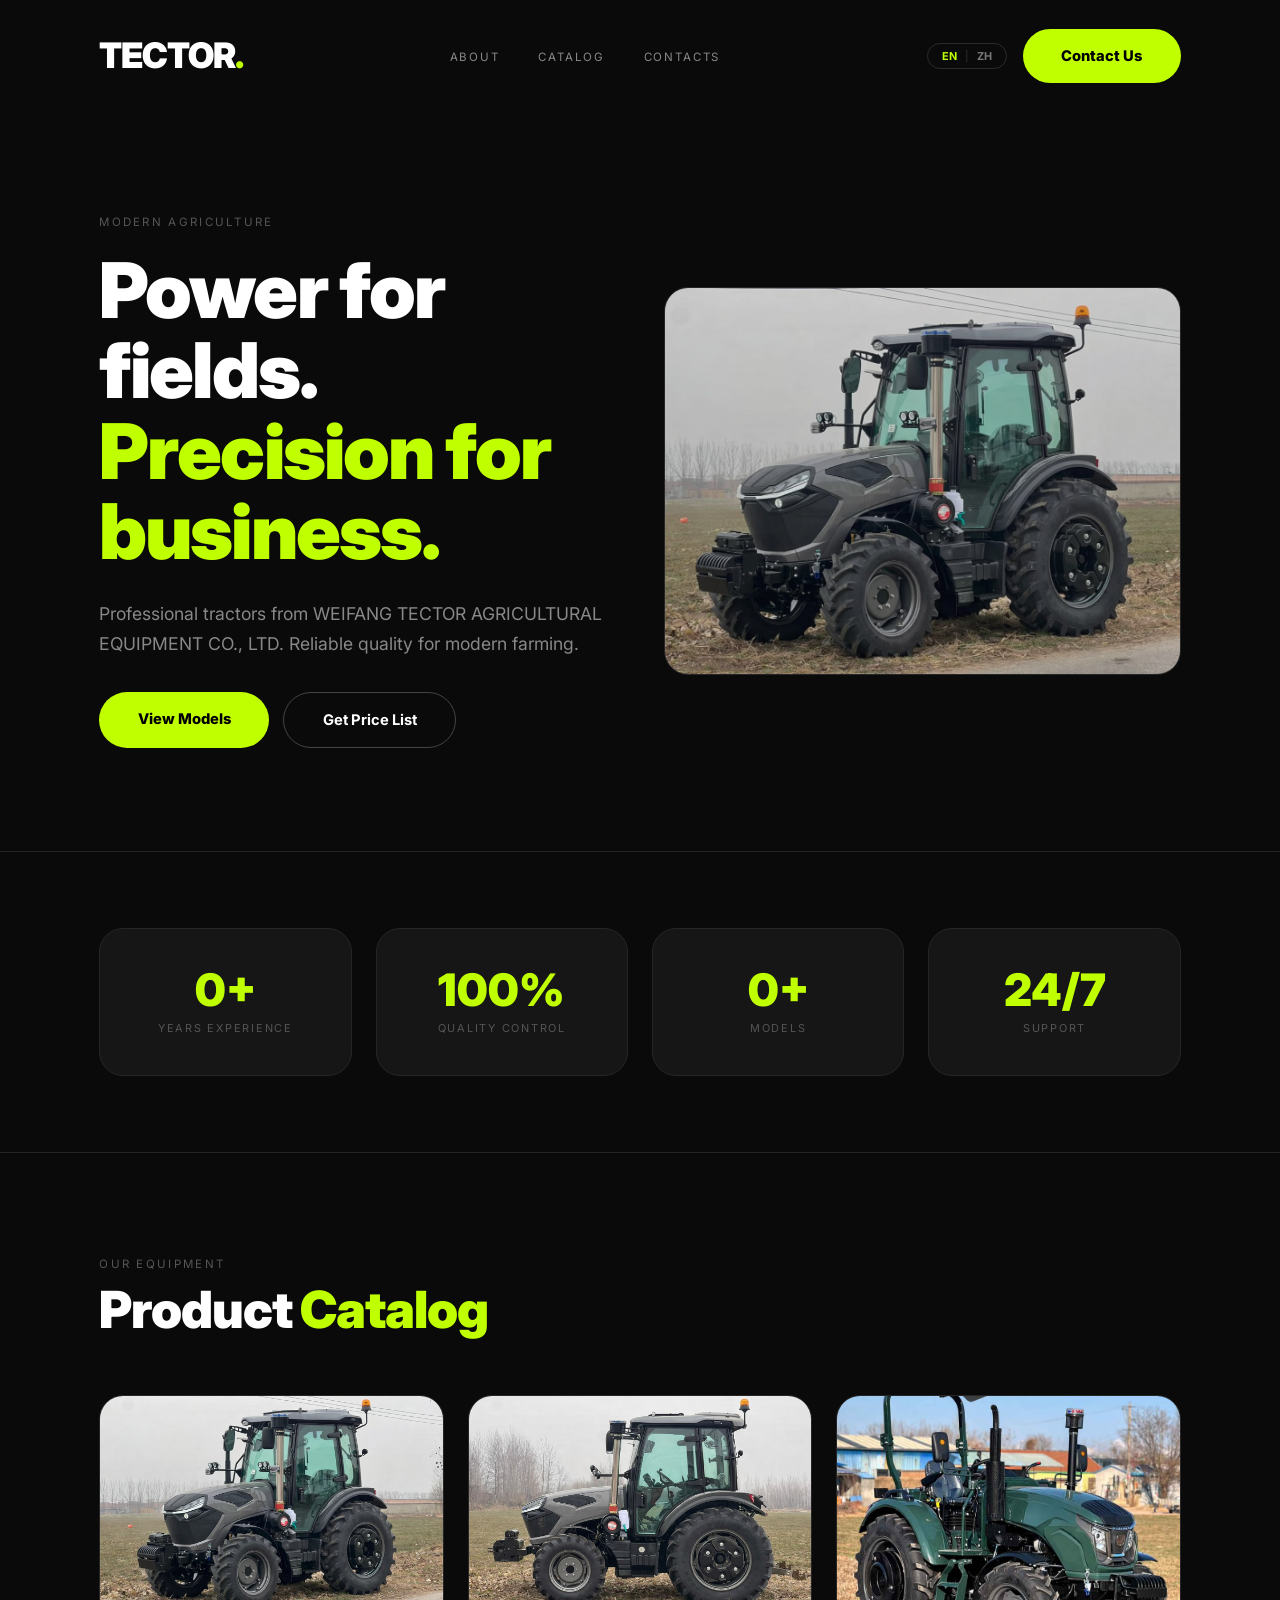
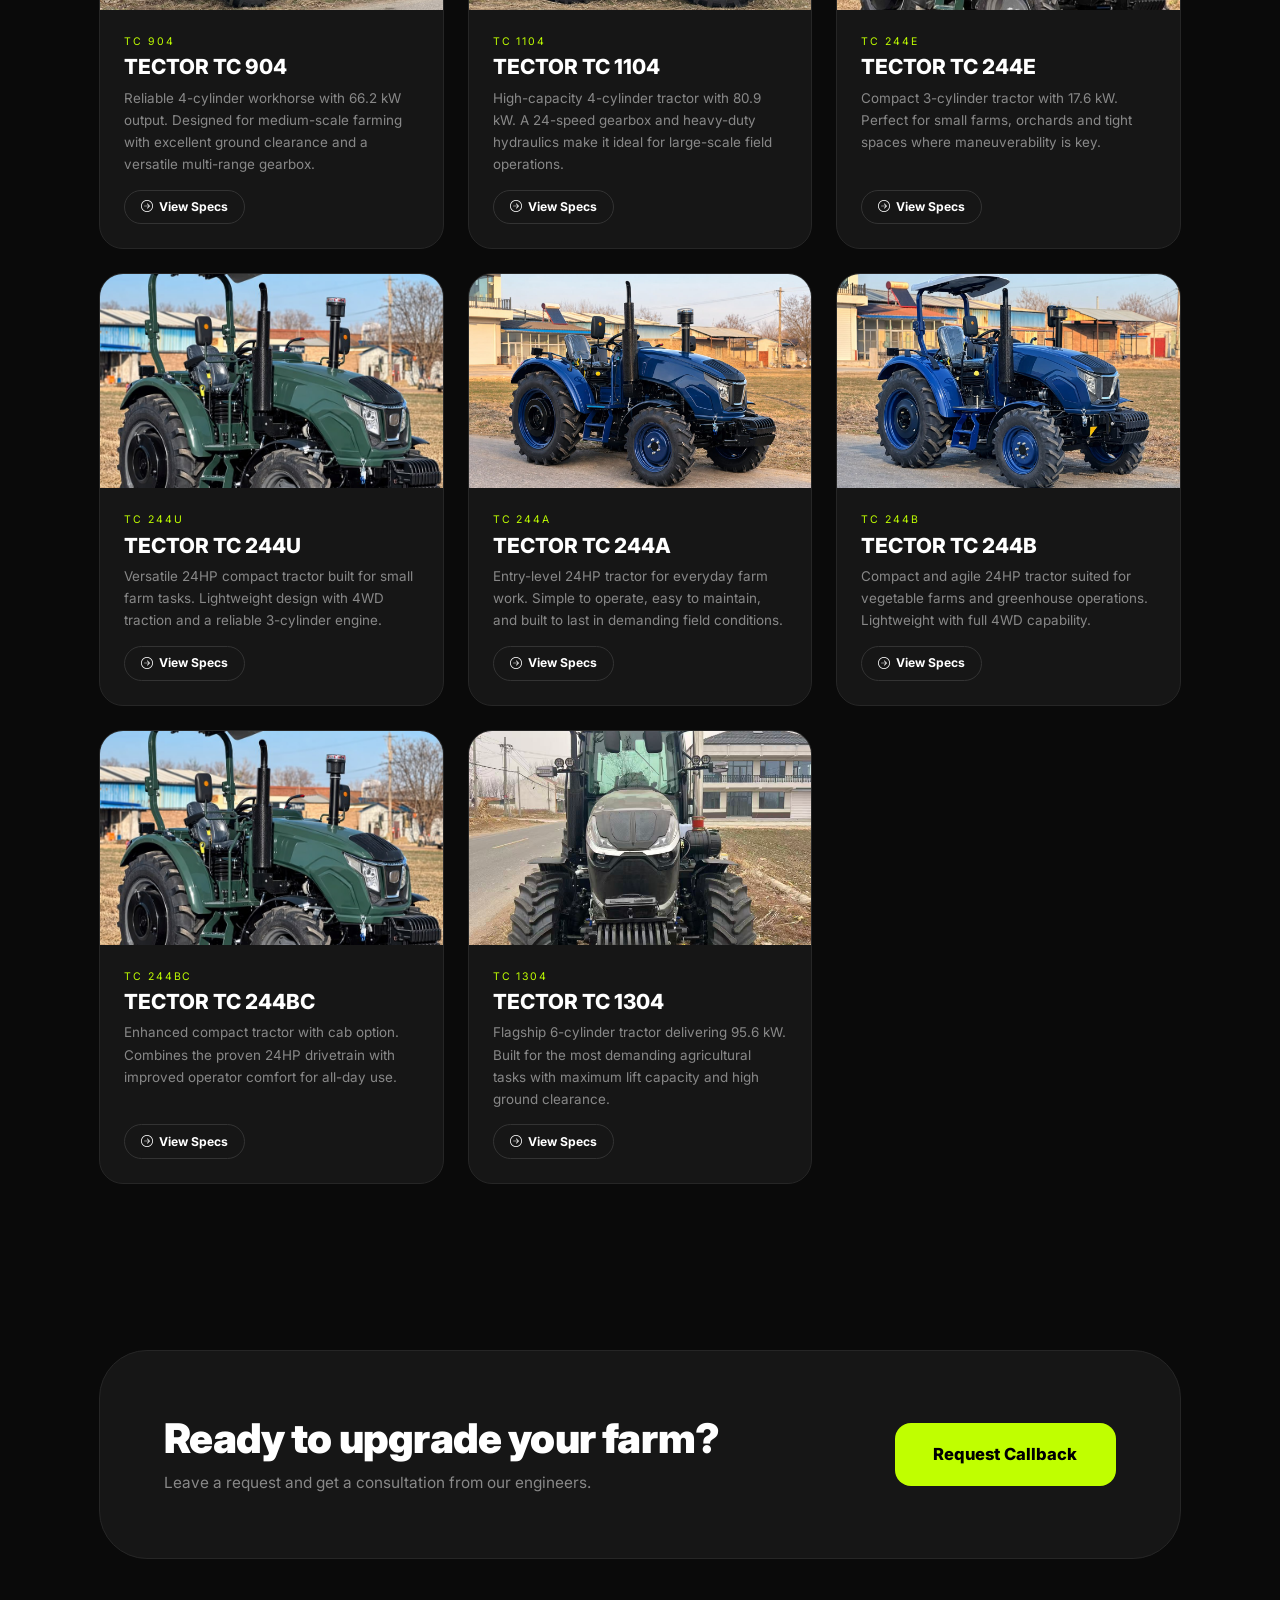
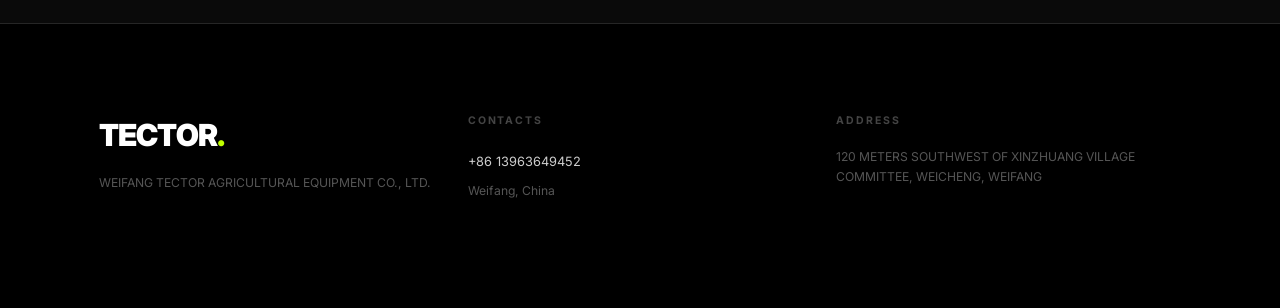
==== commit fd8bb461: "Add files via upload" ====
--- a/index.html
+++ b/index.html
@@ -12,21 +12,24 @@
   <meta name="robots" content="index, follow, max-snippet:-1, max-image-preview:large, max-video-preview:-1">
   <link rel="canonical" href="https://stanlocktop.github.io/weifang/">
 
-  <meta property="og:type"        content="website">
-  <meta property="og:url"         content="https://stanlocktop.github.io/weifang/">
-  <meta property="og:site_name"   content="TECTOR Agricultural Equipment">
-  <meta property="og:title"       content="TECTOR — Agricultural Tractors from 24 HP to 130 HP">
-  <meta property="og:description" content="High-performance 4WD tractors for modern farming. Full catalog of TECTOR models with detailed technical specifications and direct manufacturer pricing.">
-  <meta property="og:image"       content="https://stanlocktop.github.io/weifang/img/TC904.jpg">
-  <meta property="og:image:width" content="1200">
-  <meta property="og:image:height" content="630">
-  <meta property="og:locale"      content="en_US">
-  <meta property="og:locale:alternate" content="zh_CN">
+  <meta property="og:type"             content="website">
+  <meta property="og:url"              content="https://stanlocktop.github.io/weifang/">
+  <meta property="og:site_name"        content="TECTOR Agricultural Equipment">
+  <meta property="og:title"            content="TECTOR — Agricultural Tractors from 24 HP to 130 HP">
+  <meta property="og:description"      content="High-performance 4WD tractors for modern farming. Full catalog with specs and direct manufacturer pricing.">
+  <meta property="og:image"            content="https://stanlocktop.github.io/weifang/img/TC904.jpg">
+  <meta property="og:image:secure_url" content="https://stanlocktop.github.io/weifang/img/TC904.jpg">
+  <meta property="og:image:type"       content="image/jpeg">
+  <meta property="og:image:width"      content="1200">
+  <meta property="og:image:height"     content="630">
+  <meta property="og:image:alt"        content="TECTOR TC 904 — 90 HP agricultural tractor">
+  <meta property="og:locale"           content="en_US">
 
   <meta name="twitter:card"        content="summary_large_image">
   <meta name="twitter:title"       content="TECTOR — Agricultural Tractors from 24 HP to 130 HP">
   <meta name="twitter:description" content="High-performance 4WD tractors for modern farming. Full catalog with specs and pricing.">
   <meta name="twitter:image"       content="https://stanlocktop.github.io/weifang/img/TC904.jpg">
+  <meta name="twitter:image:alt"   content="TECTOR TC 904 — 90 HP agricultural tractor">
 
   <script type="application/ld+json">
   {
@@ -34,7 +37,7 @@
     "@graph": [
       {
         "@type": "Organization",
-        "@id": "https://stanlocktop.github.io/weifang/",
+        "@id": "https://stanlocktop.github.io/weifang/#organization",
         "name": "Weifang Tector Agricultural Equipment Co., Ltd.",
         "alternateName": "TECTOR",
         "url": "https://stanlocktop.github.io/weifang/",
@@ -53,22 +56,21 @@
           "streetAddress": "120 Meters Southwest of Xinzhuang Village Committee, Weicheng",
           "addressLocality": "Weifang",
           "addressCountry": "CN"
-        },
-        "sameAs": []
+        }
       },
       {
         "@type": "WebSite",
-        "@id": "https://stanlocktop.github.io/weifang/",
+        "@id": "https://stanlocktop.github.io/weifang/#website",
         "url": "https://stanlocktop.github.io/weifang/",
         "name": "TECTOR Agricultural Equipment",
         "description": "High-performance agricultural tractors from 24 HP to 130 HP",
-        "publisher": { "@id": "https://stanlocktop.github.io/weifang/" },
+        "publisher": { "@id": "https://stanlocktop.github.io/weifang/#organization" },
         "inLanguage": ["en", "zh"]
       },
       {
         "@type": "ItemList",
         "name": "TECTOR Tractor Catalog",
-        "url": "https://tector-agri.com/#catalog",
+        "url": "https://stanlocktop.github.io/weifang/#catalog",
         "numberOfItems": 8,
         "itemListElement": [
           { "@type": "ListItem", "position": 1, "name": "TECTOR TC 244E — 24 HP Compact Tractor" },
@@ -161,9 +163,7 @@
         </div>
         <div class="col-12 col-lg-6 col-xxl-7 ps-lg-4 ps-xxl-5">
           <div class="hero-img-wrap">
-            <img src="img/TC904.jpg" alt="TECTOR TC 904 — 90 HP 4WD agricultural tractor"
-                 width="1200" height="750"
-                 fetchpriority="high"
+            <img src="img/TC904.jpg" alt="TECTOR Tractor"
                  onerror="this.style.opacity='0'">
           </div>
         </div>
@@ -177,7 +177,7 @@
       <div class="row g-3 g-md-4">
         <div class="col-6 col-md-3">
           <div class="stat-card">
-            <div class="stat-number">5+</div>
+            <div class="stat-number">0+</div>
             <div class="stat-label" data-key="stat_years">Years Experience</div>
           </div>
         </div>
@@ -189,7 +189,7 @@
         </div>
         <div class="col-6 col-md-3">
           <div class="stat-card">
-            <div class="stat-number">8+</div>
+            <div class="stat-number">0+</div>
             <div class="stat-label" data-key="stat_models">Models</div>
           </div>
         </div>
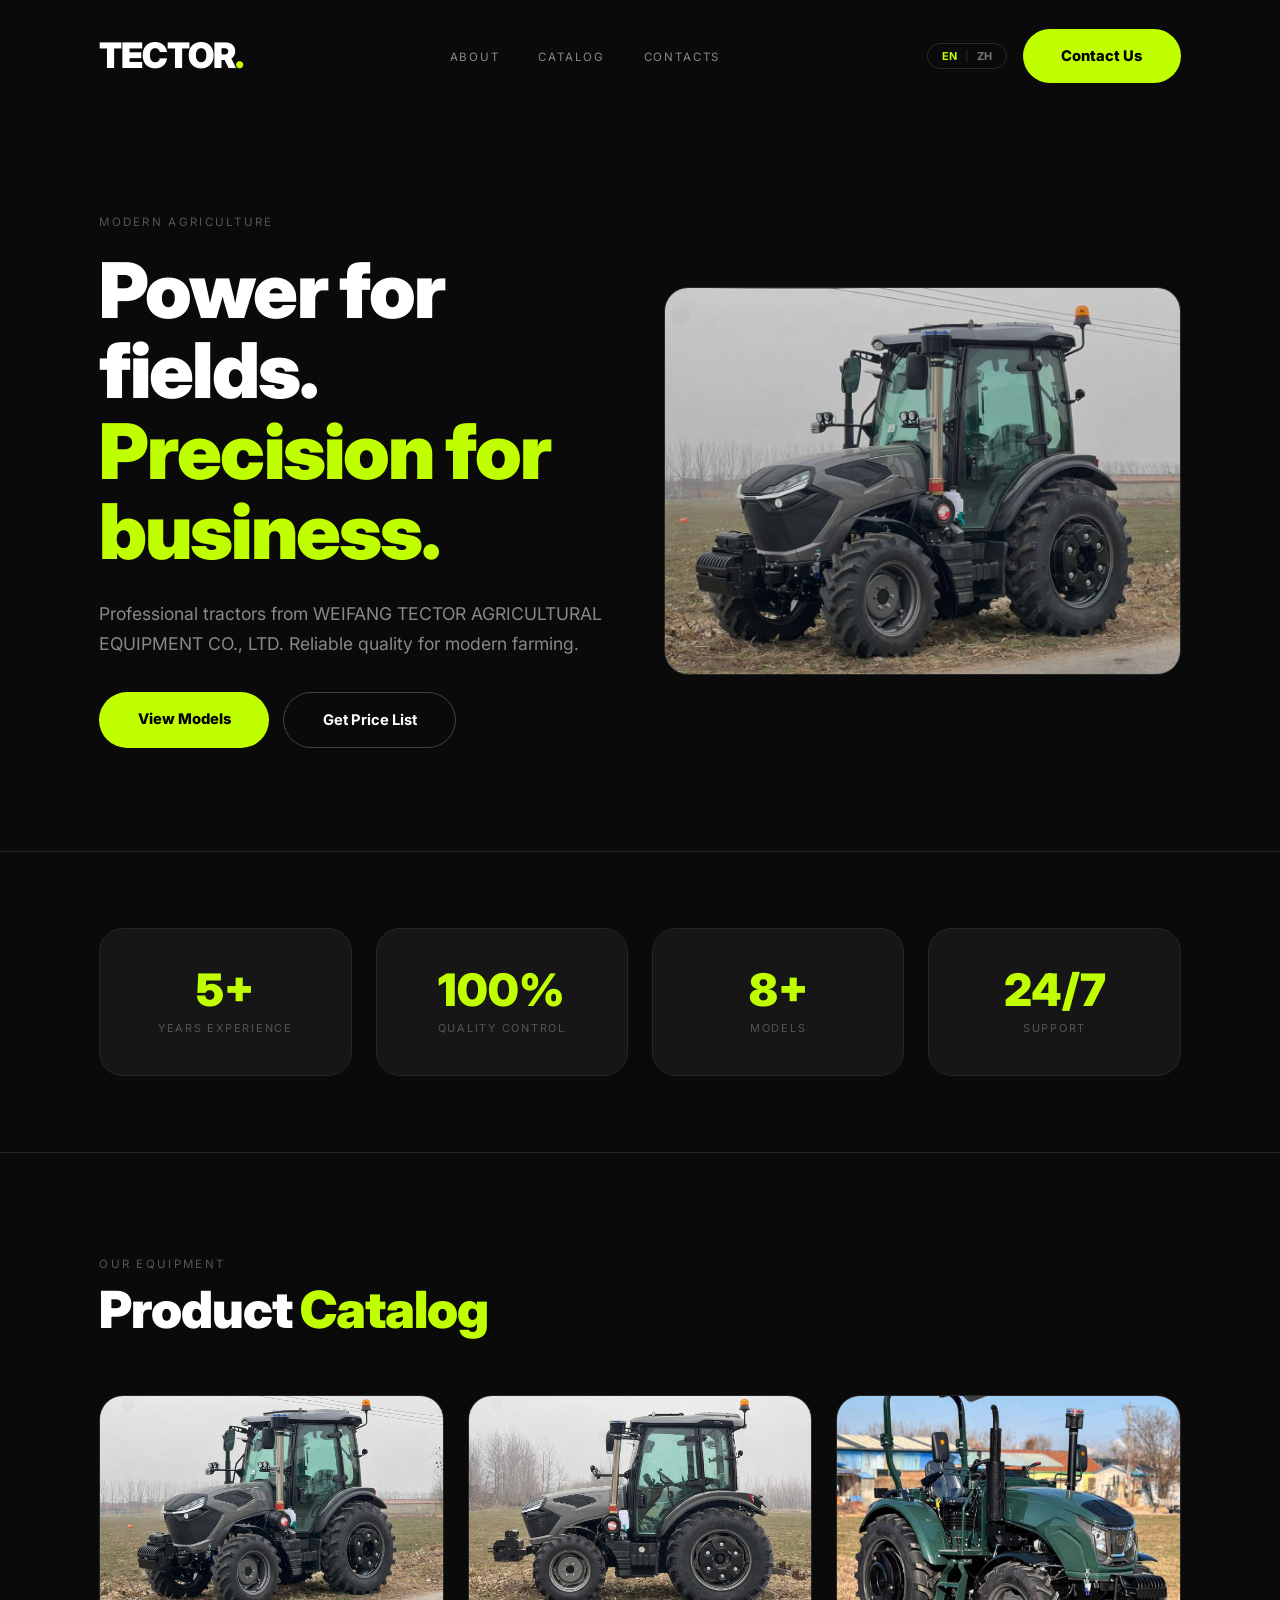
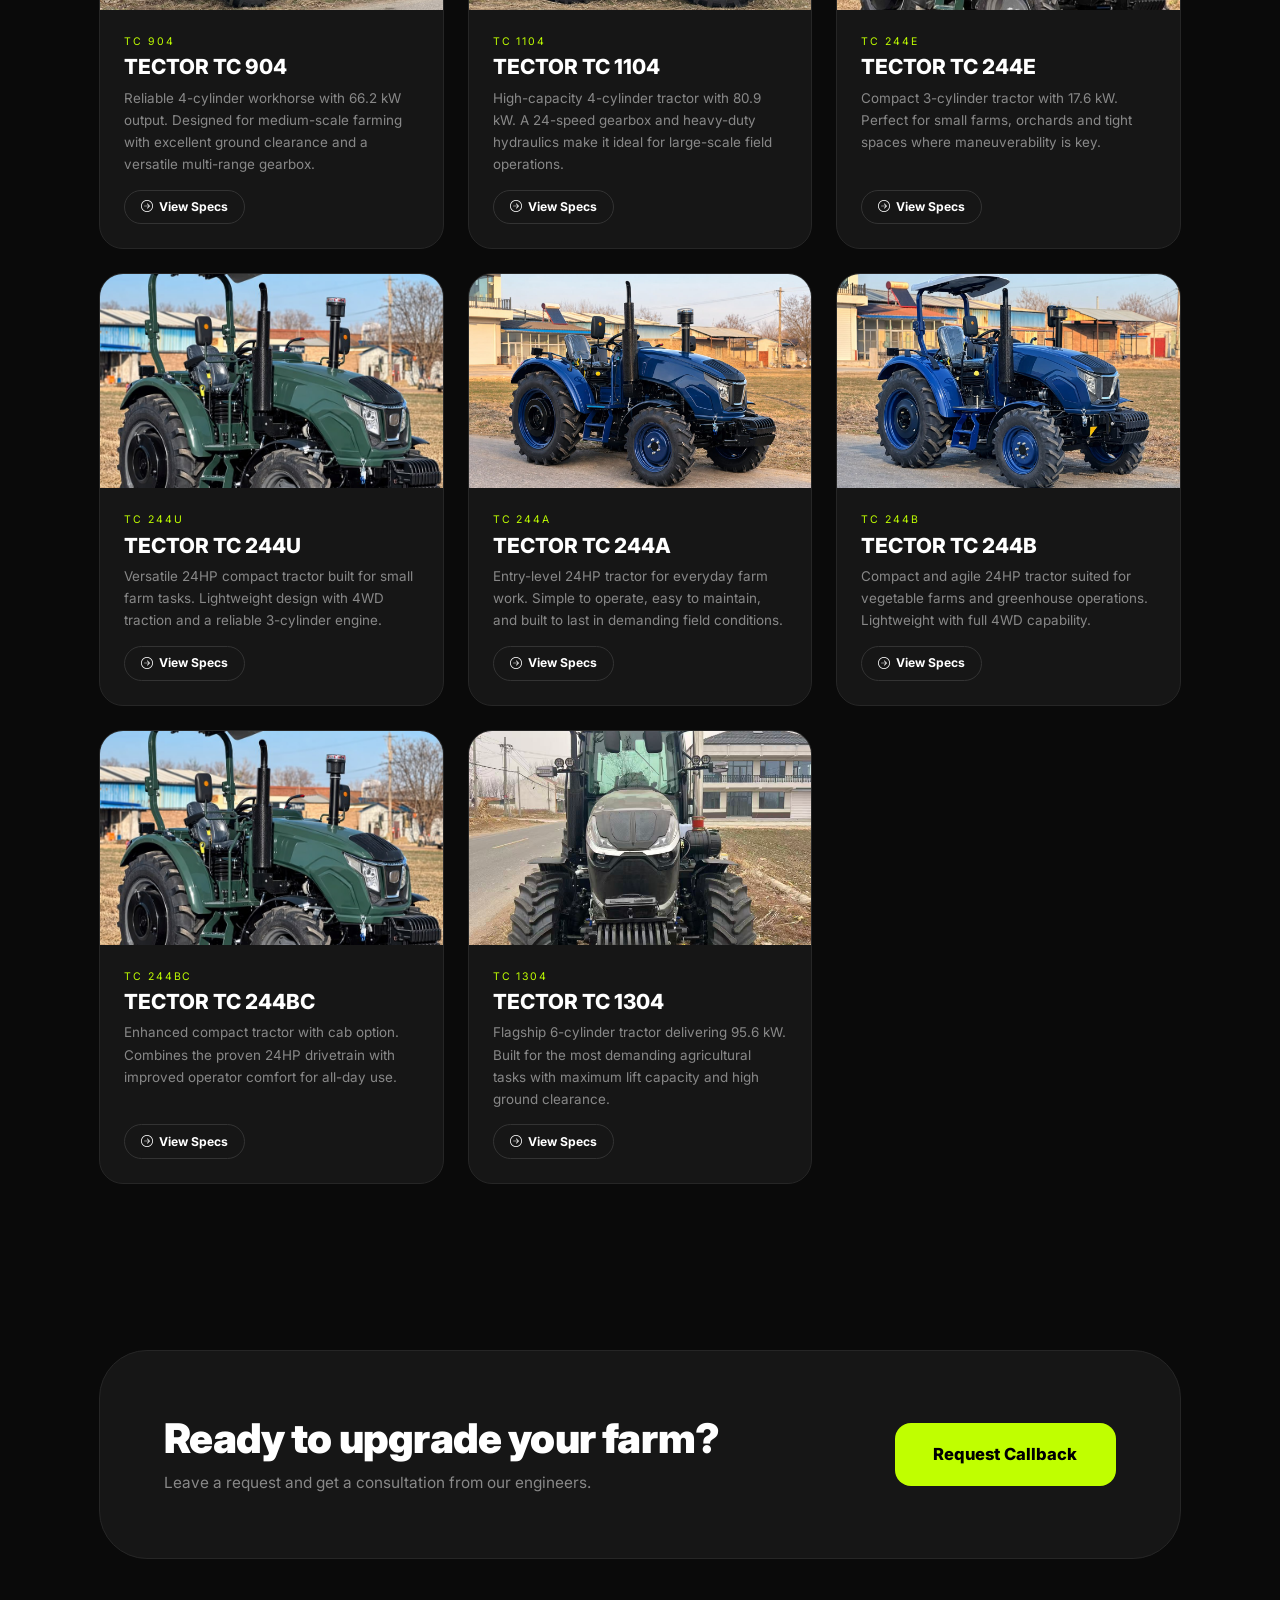
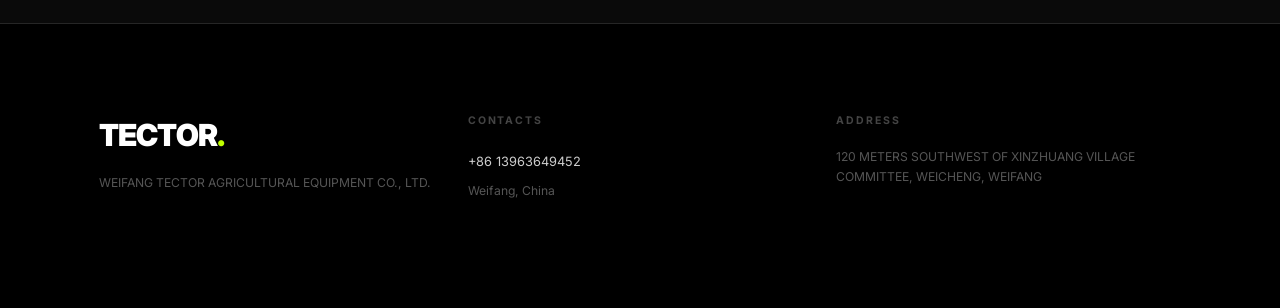
==== commit 57e8fb4b: "Add files via upload" ====
--- a/index.html
+++ b/index.html
@@ -10,15 +10,15 @@
   <meta name="keywords" content="TECTOR tractor, agricultural tractor, farm equipment, 4WD tractor, TC904, TC1104, TC1304, TC244, Weifang tractor, China tractor manufacturer, agricultural machinery">
   <meta name="author" content="Weifang Tector Agricultural Equipment Co., Ltd.">
   <meta name="robots" content="index, follow, max-snippet:-1, max-image-preview:large, max-video-preview:-1">
-  <link rel="canonical" href="https://stanlocktop.github.io/weifang/">
+  <link rel="canonical" href="https://tector.website/">
 
   <meta property="og:type"             content="website">
-  <meta property="og:url"              content="https://stanlocktop.github.io/weifang/">
+  <meta property="og:url"              content="https://tector.website/">
   <meta property="og:site_name"        content="TECTOR Agricultural Equipment">
   <meta property="og:title"            content="TECTOR — Agricultural Tractors from 24 HP to 130 HP">
   <meta property="og:description"      content="High-performance 4WD tractors for modern farming. Full catalog with specs and direct manufacturer pricing.">
-  <meta property="og:image"            content="https://stanlocktop.github.io/weifang/img/TC904.jpg">
-  <meta property="og:image:secure_url" content="https://stanlocktop.github.io/weifang/img/TC904.jpg">
+  <meta property="og:image"            content="https://tector.website/img/TC904.jpg">
+  <meta property="og:image:secure_url" content="https://tector.website/img/TC904.jpg">
   <meta property="og:image:type"       content="image/jpeg">
   <meta property="og:image:width"      content="1200">
   <meta property="og:image:height"     content="630">
@@ -28,7 +28,7 @@
   <meta name="twitter:card"        content="summary_large_image">
   <meta name="twitter:title"       content="TECTOR — Agricultural Tractors from 24 HP to 130 HP">
   <meta name="twitter:description" content="High-performance 4WD tractors for modern farming. Full catalog with specs and pricing.">
-  <meta name="twitter:image"       content="https://stanlocktop.github.io/weifang/img/TC904.jpg">
+  <meta name="twitter:image"       content="https://tector.website/img/TC904.jpg">
   <meta name="twitter:image:alt"   content="TECTOR TC 904 — 90 HP agricultural tractor">
 
   <script type="application/ld+json">
@@ -37,13 +37,13 @@
     "@graph": [
       {
         "@type": "Organization",
-        "@id": "https://stanlocktop.github.io/weifang/#organization",
+        "@id": "https://tector.website/#organization",
         "name": "Weifang Tector Agricultural Equipment Co., Ltd.",
         "alternateName": "TECTOR",
-        "url": "https://stanlocktop.github.io/weifang/",
+        "url": "https://tector.website/",
         "logo": {
           "@type": "ImageObject",
-          "url": "https://stanlocktop.github.io/weifang/img/image.png"
+          "url": "https://tector.website/img/image.png"
         },
         "contactPoint": {
           "@type": "ContactPoint",
@@ -60,17 +60,17 @@
       },
       {
         "@type": "WebSite",
-        "@id": "https://stanlocktop.github.io/weifang/#website",
-        "url": "https://stanlocktop.github.io/weifang/",
+        "@id": "https://tector.website/#website",
+        "url": "https://tector.website/",
         "name": "TECTOR Agricultural Equipment",
         "description": "High-performance agricultural tractors from 24 HP to 130 HP",
-        "publisher": { "@id": "https://stanlocktop.github.io/weifang/#organization" },
+        "publisher": { "@id": "https://tector.website/#organization" },
         "inLanguage": ["en", "zh"]
       },
       {
         "@type": "ItemList",
         "name": "TECTOR Tractor Catalog",
-        "url": "https://stanlocktop.github.io/weifang/#catalog",
+        "url": "https://tector.website/#catalog",
         "numberOfItems": 8,
         "itemListElement": [
           { "@type": "ListItem", "position": 1, "name": "TECTOR TC 244E — 24 HP Compact Tractor" },
@@ -177,7 +177,7 @@
       <div class="row g-3 g-md-4">
         <div class="col-6 col-md-3">
           <div class="stat-card">
-            <div class="stat-number">0+</div>
+            <div class="stat-number">5+</div>
             <div class="stat-label" data-key="stat_years">Years Experience</div>
           </div>
         </div>
@@ -189,7 +189,7 @@
         </div>
         <div class="col-6 col-md-3">
           <div class="stat-card">
-            <div class="stat-number">0+</div>
+            <div class="stat-number">8+</div>
             <div class="stat-label" data-key="stat_models">Models</div>
           </div>
         </div>
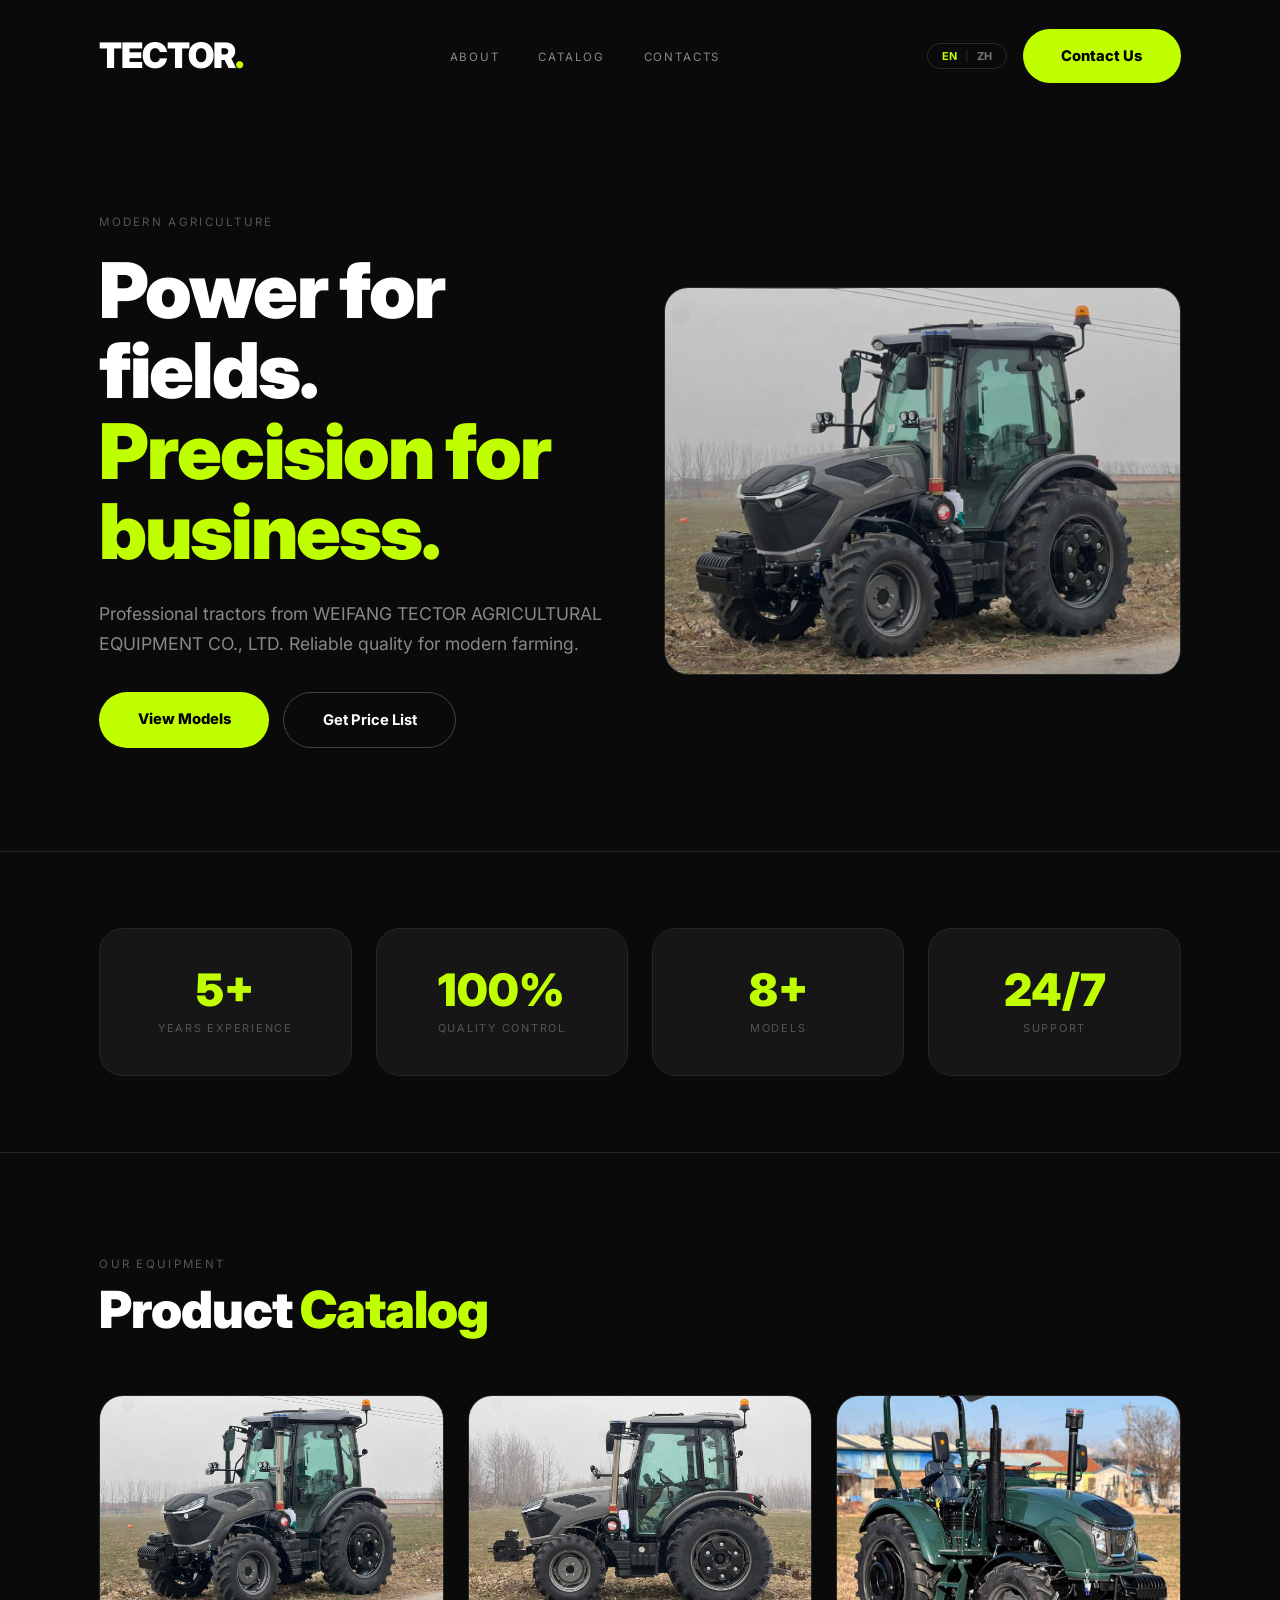
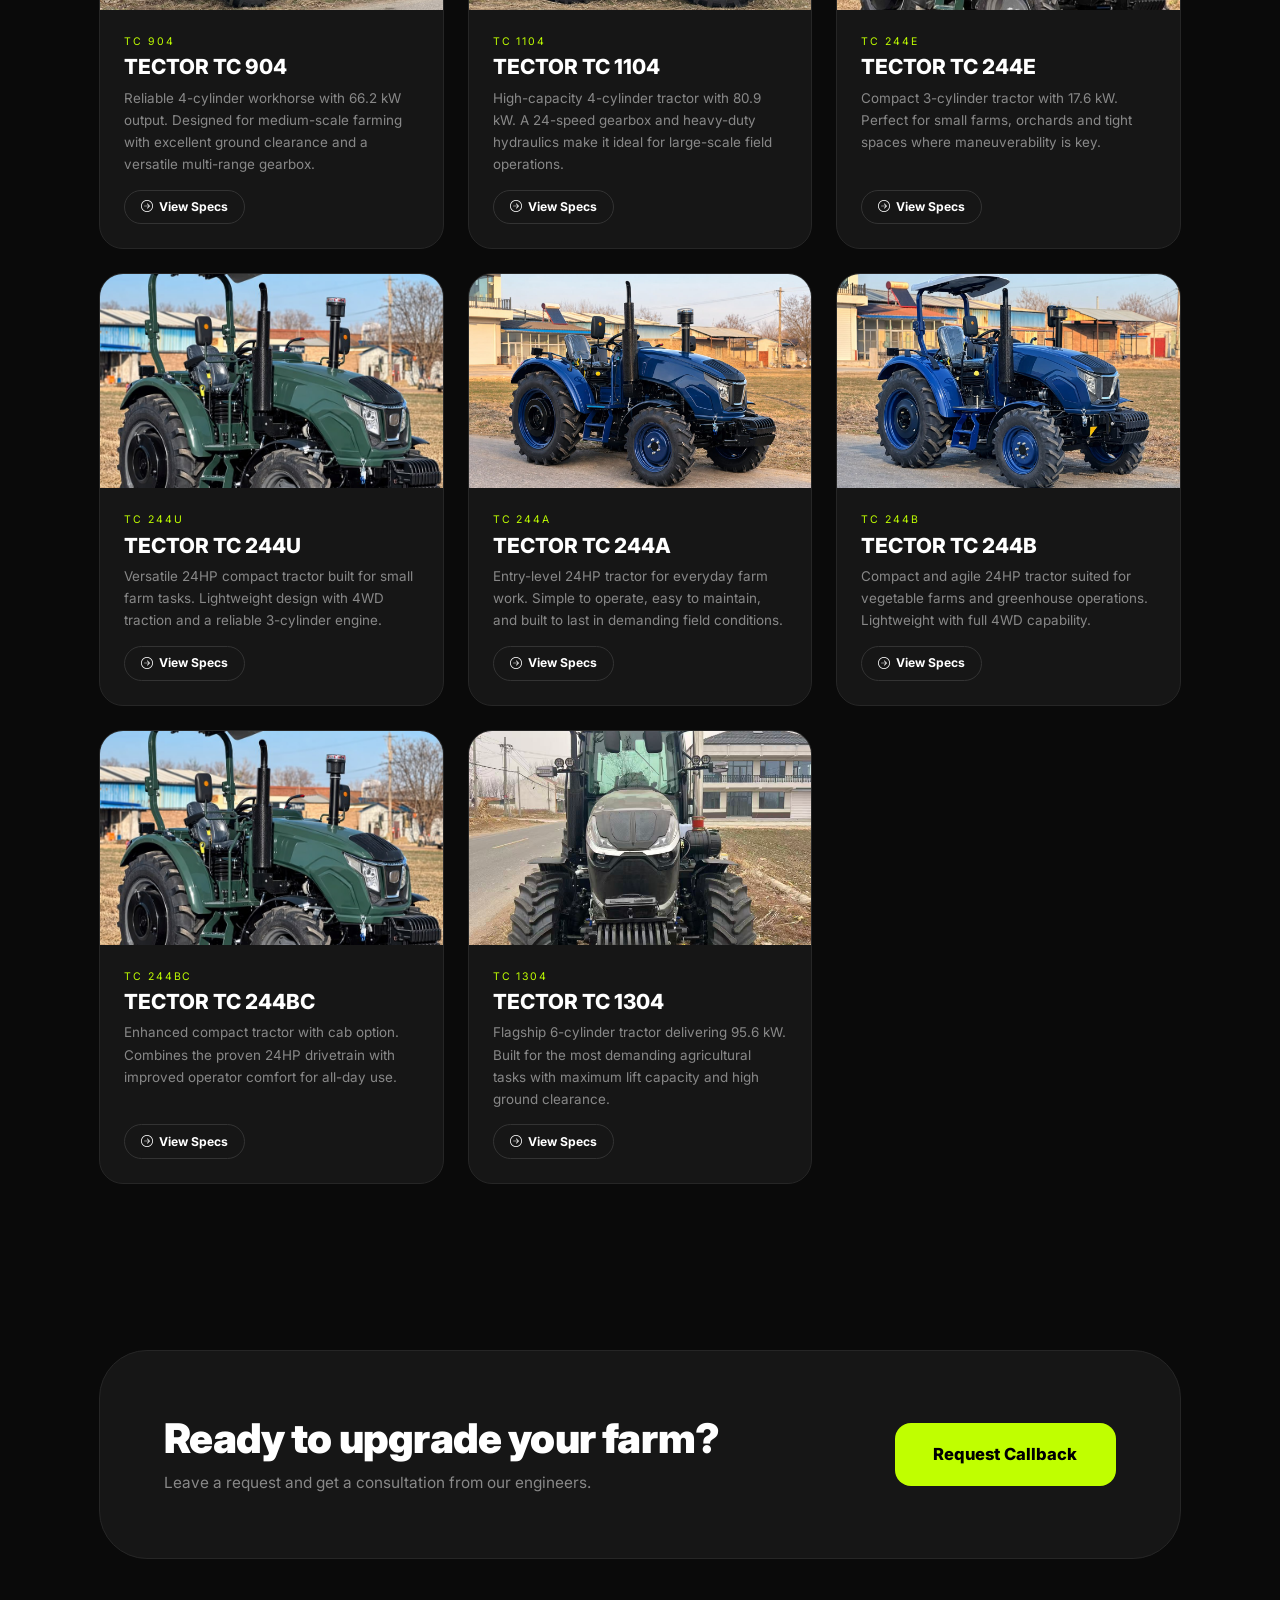
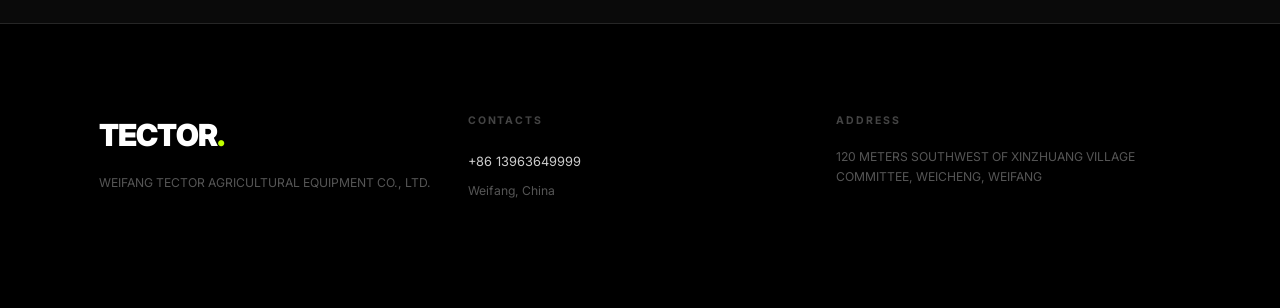
==== commit 9e005891: "Add files via upload" ====
--- a/index.html
+++ b/index.html
@@ -224,7 +224,7 @@
             <p class="cta-desc mb-0" data-key="cta_desc">Leave a request and get a consultation from our engineers.</p>
           </div>
           <div class="flex-shrink-0">
-            <button data-key="btn_request" onclick="window.location.href='tel:+8613963649452'"
+            <button data-key="btn_request" onclick="window.location.href='tel:+8613963649999'"
                     class="btn-accent"
                     style="padding: clamp(.8rem,2vw,1.2rem) clamp(1.5rem,3vw,2.8rem);
                            font-size: clamp(.88rem,1.3vw,1.05rem);
@@ -247,7 +247,7 @@
         </div>
         <div class="col-6 col-md-4">
           <p class="footer-head" data-key="footer_contact_h">Contacts</p>
-          <p class="mb-2"><a href="tel:13963649452" class="footer-link">+86 13963649452</a></p>
+          <p class="mb-2"><a href="tel:13963649452" class="footer-link">+86 13963649999</a></p>
           <p class="footer-muted" data-key="footer_city">Weifang, China</p>
         </div>
         <div class="col-6 col-md-4">
